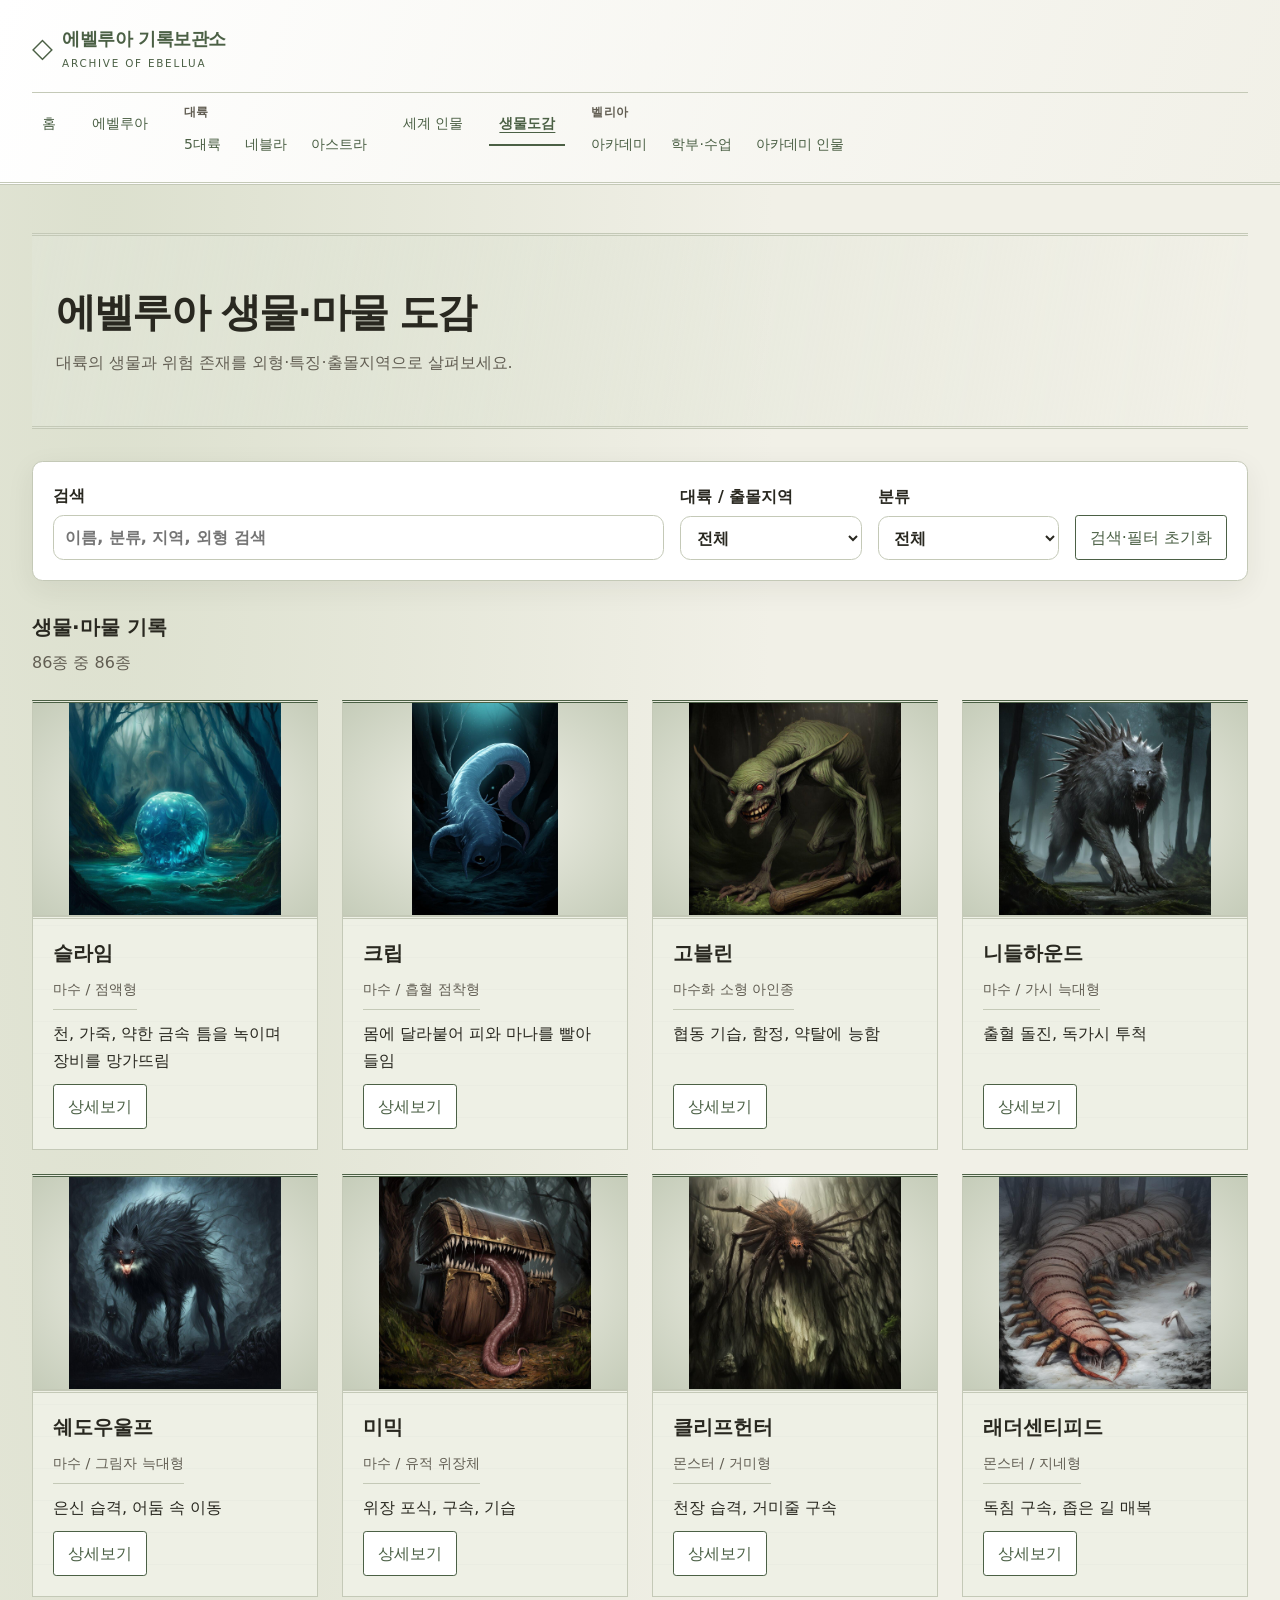
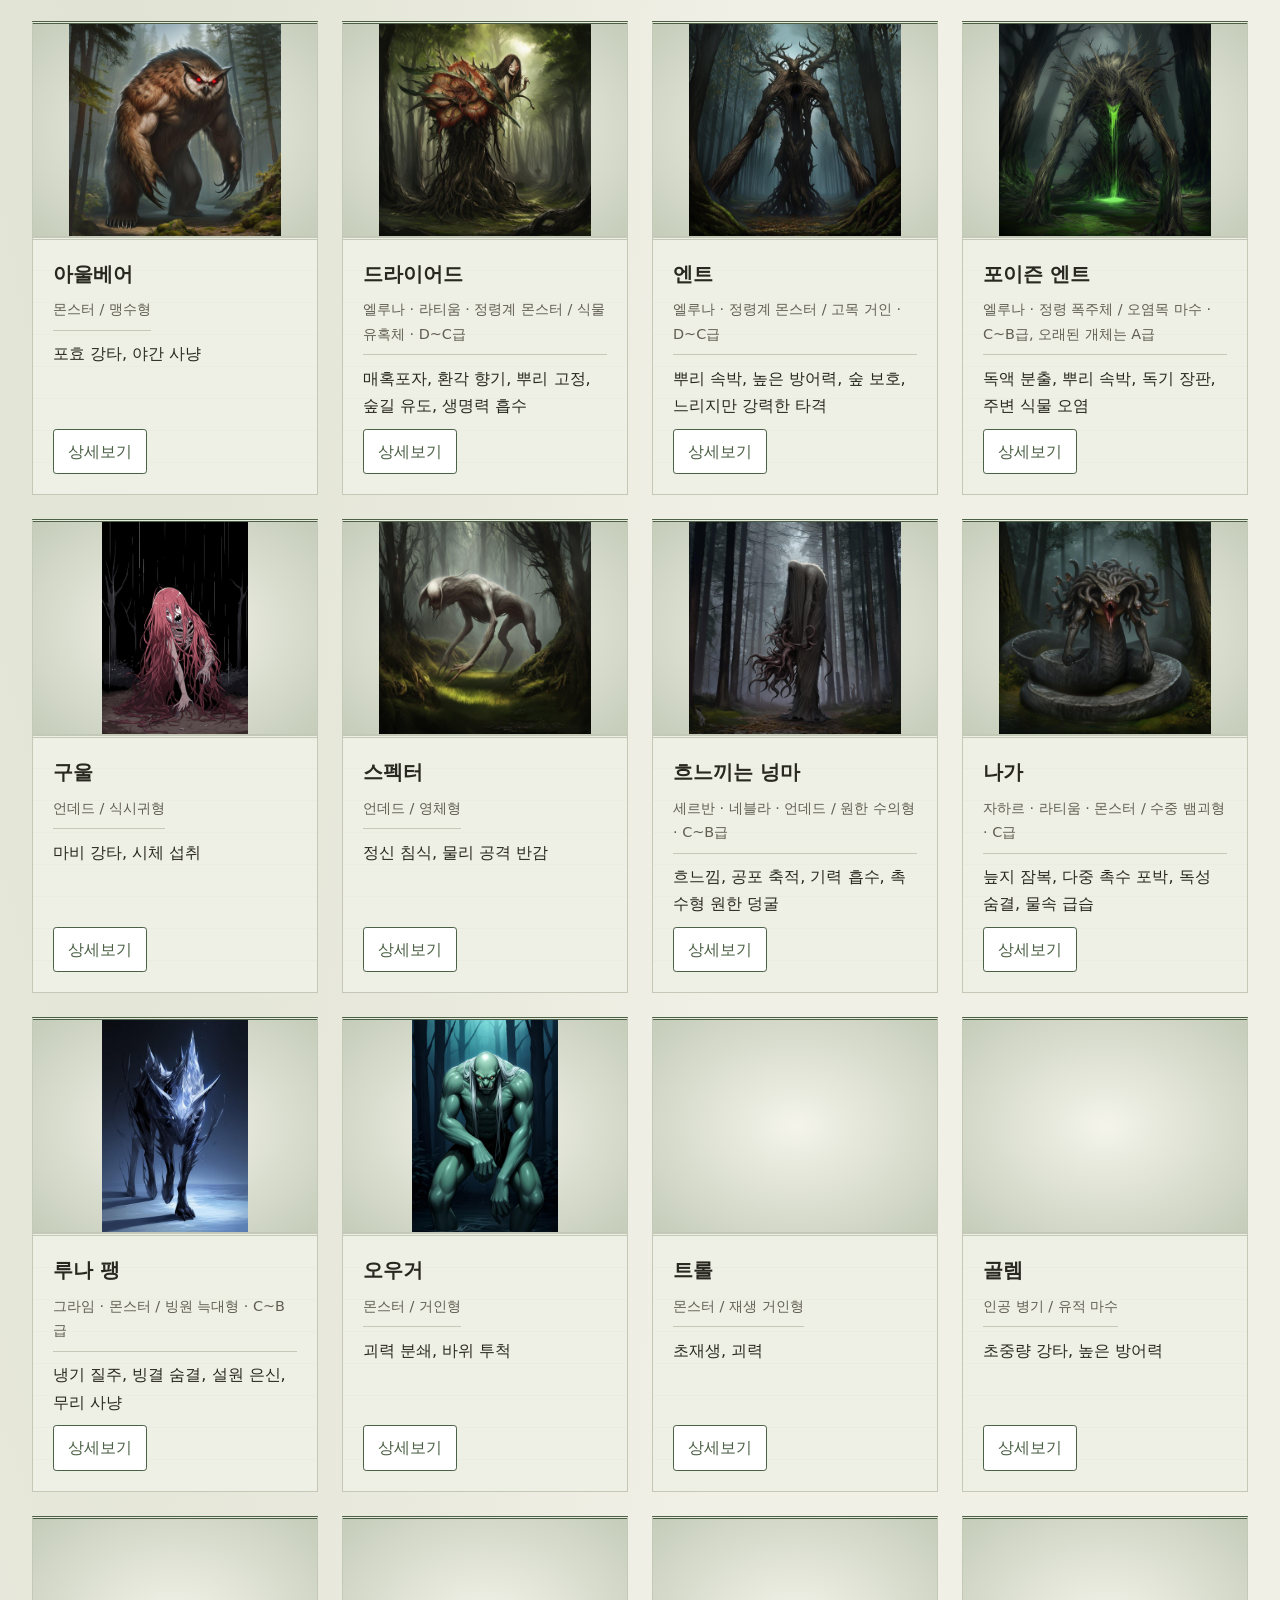
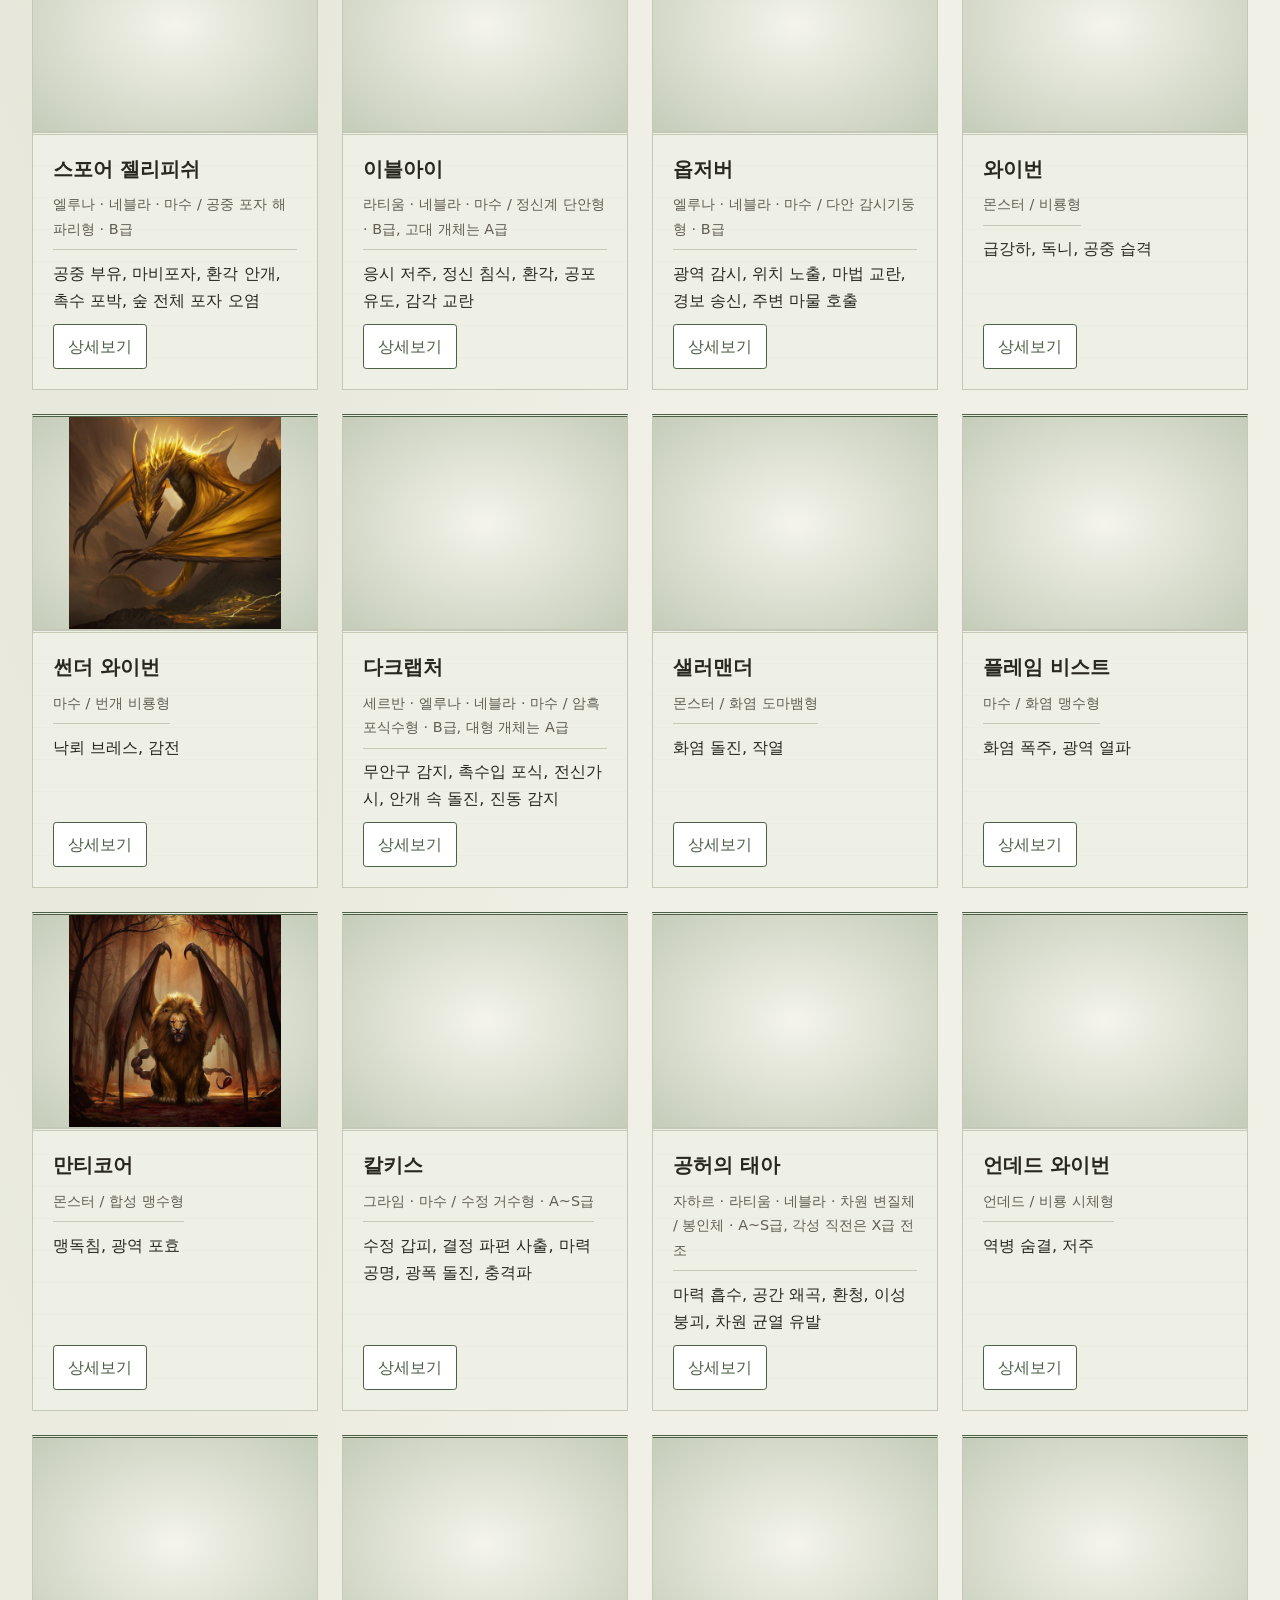
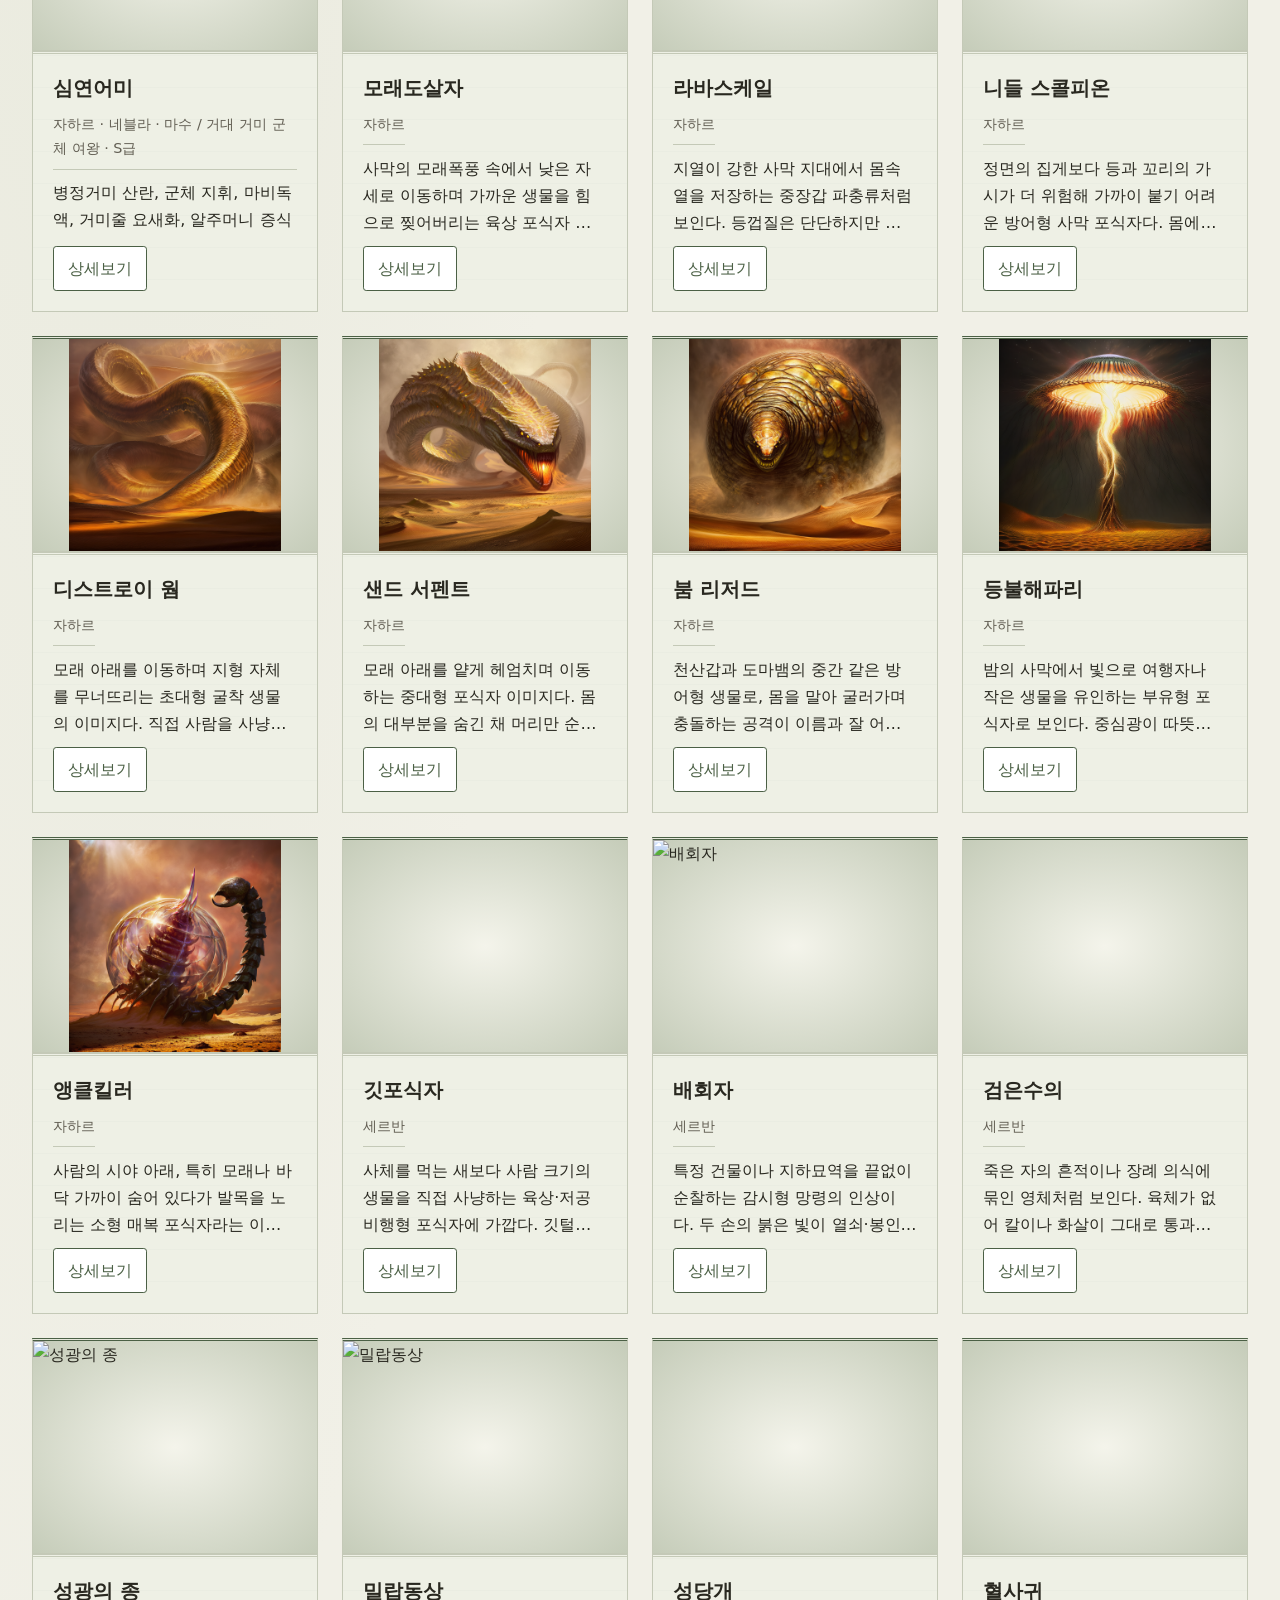
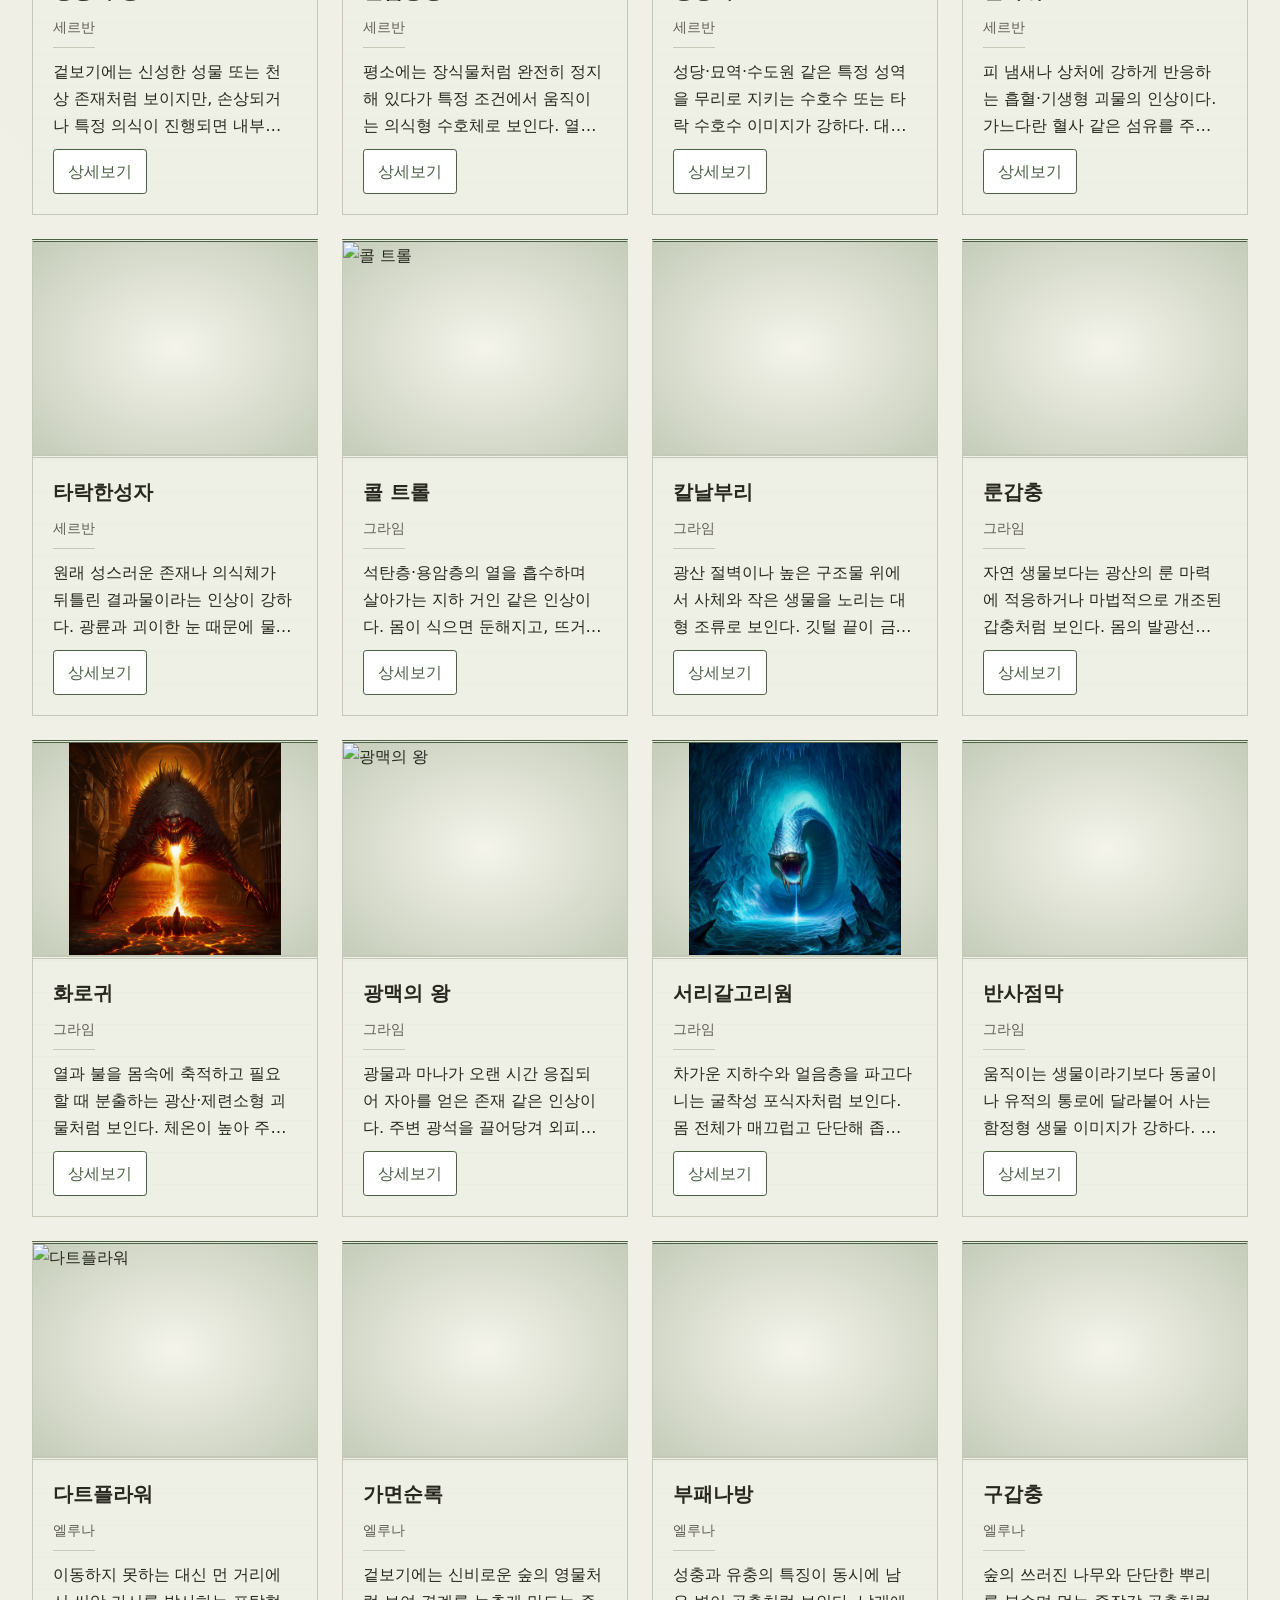
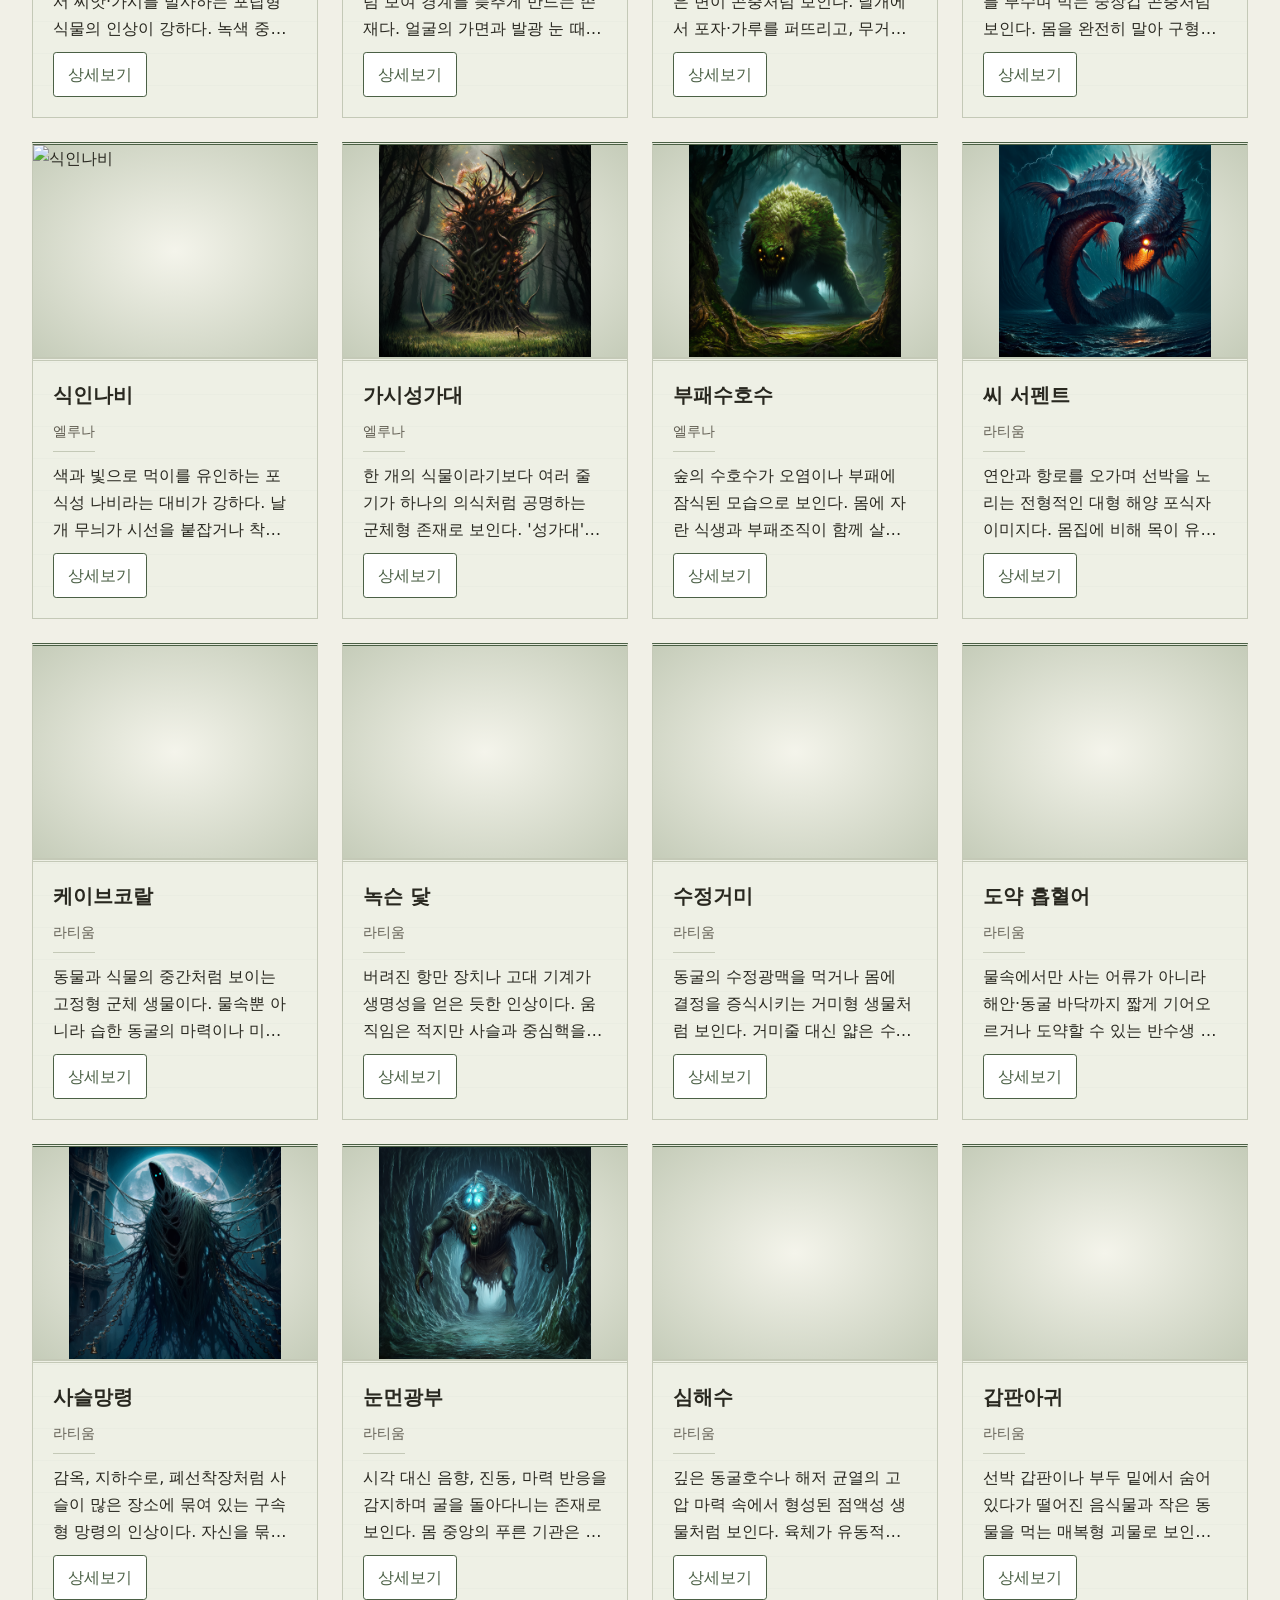
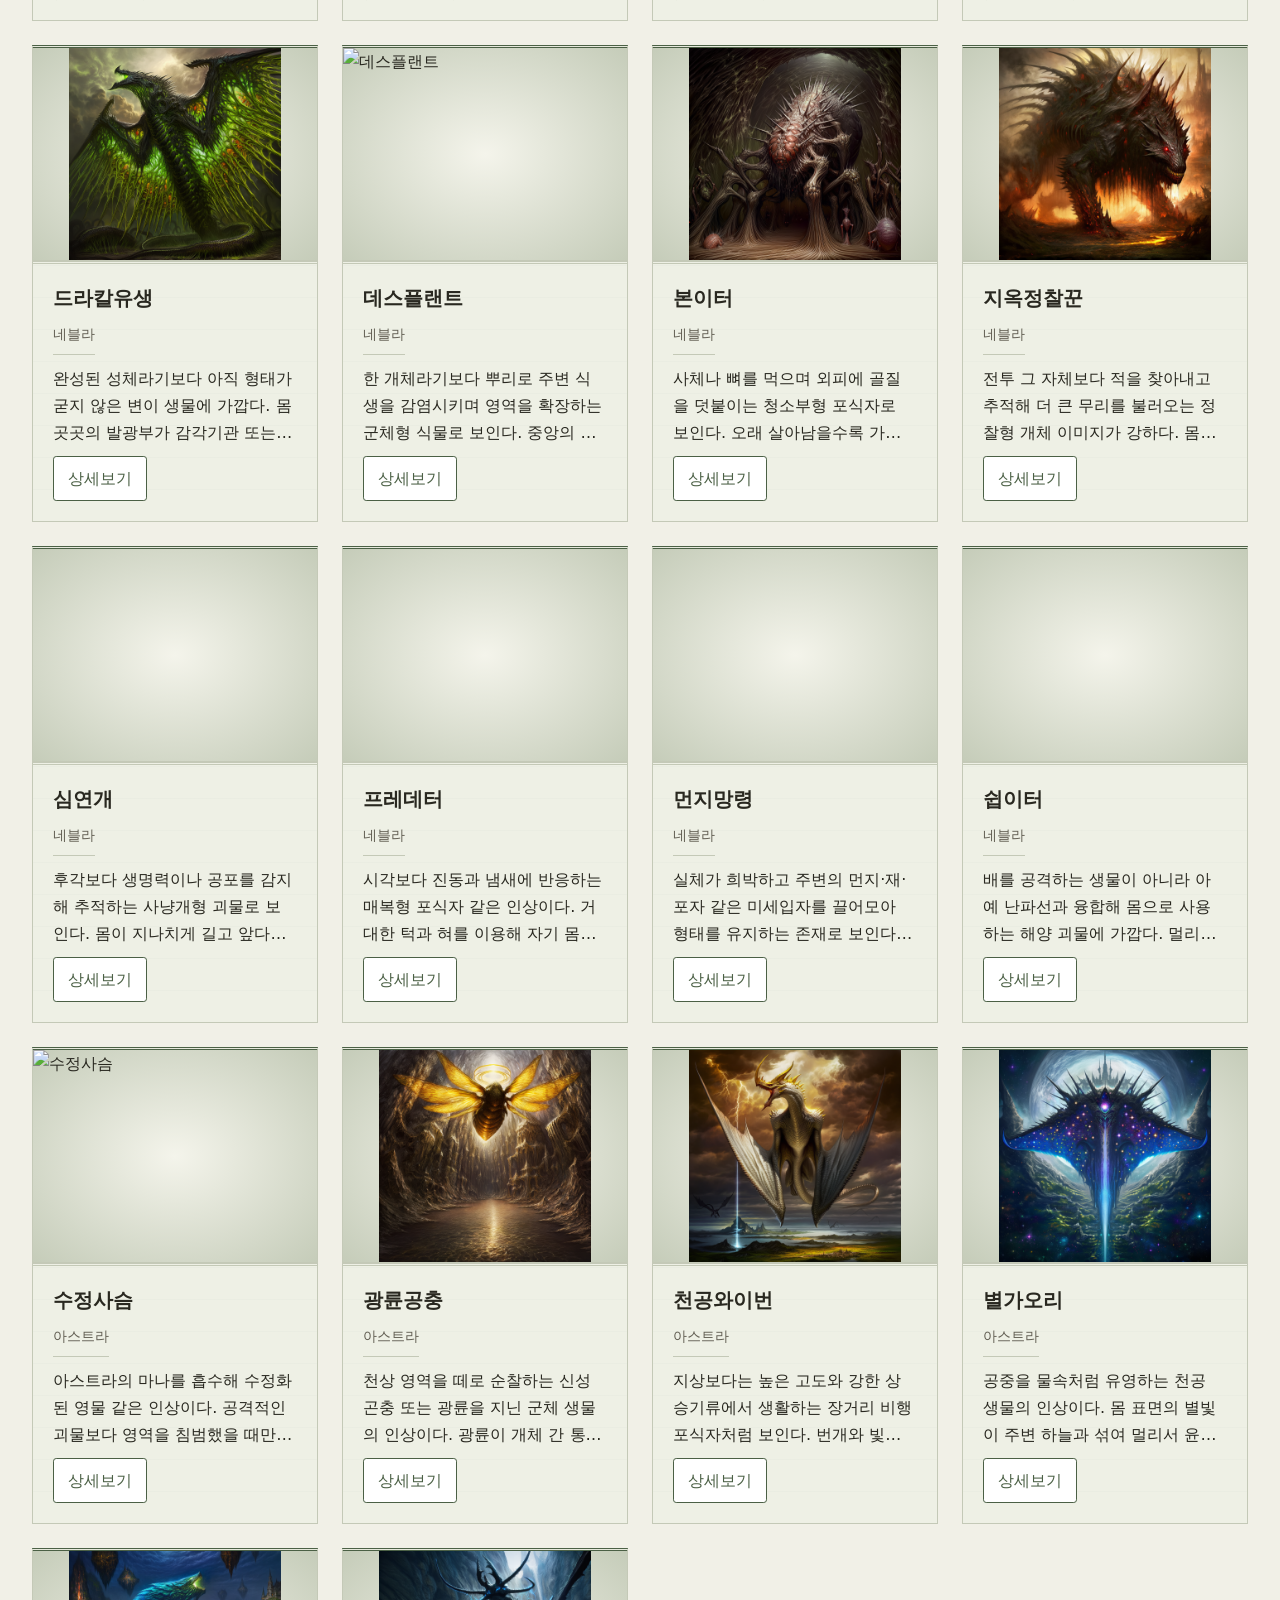
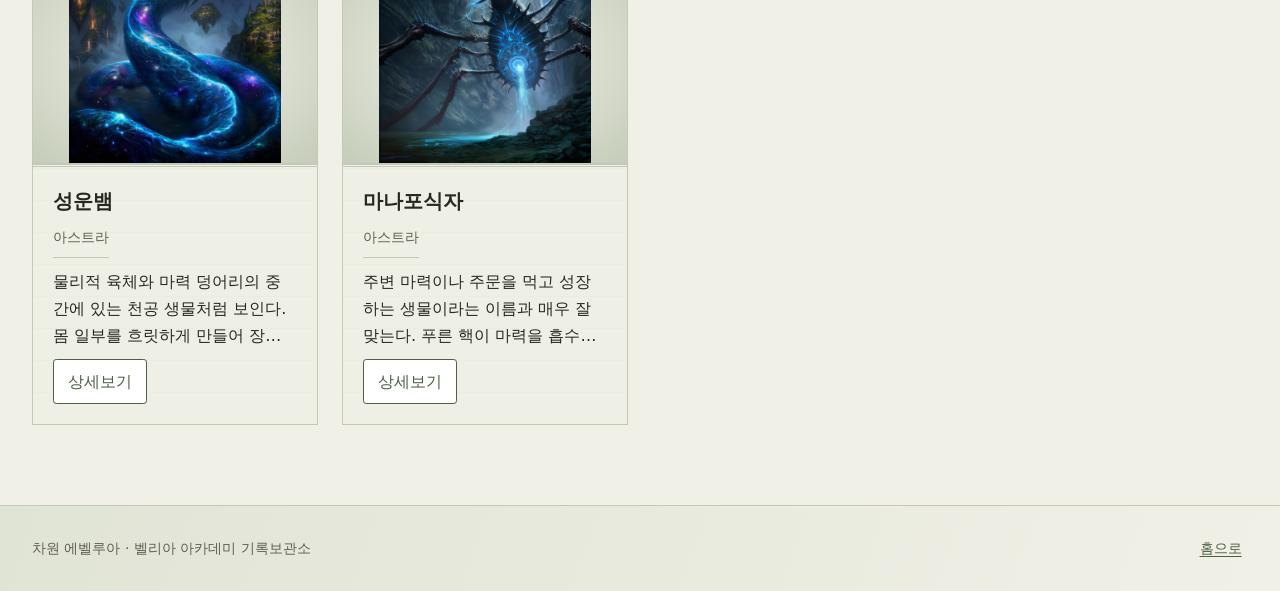
==== bestiary-Ebellua.html @ 4a9736a2 "feat: 세계관페이지 완성된거 업로드" ====
<!doctype html>
<html lang="ko">
<head>
  <meta charset="utf-8">
  <meta name="viewport" content="width=device-width, initial-scale=1">
  <meta name="description" content="에벨루아 생물·마물 도감 — 에벨루아 세계관 기록보관소">
  <title>에벨루아 생물·마물 도감 | 에벨루아 기록보관소</title>
  <link rel="icon" href="data:,">
  <link rel="stylesheet" href="./css/common.css">
  <link rel="stylesheet" href="./css/bestiary-Ebellua.css">
  <script src="./js/common.js" defer></script>
  <script type="module" src="./js/bestiary.js"></script>
</head>
<body>
  <a class="skip-link" href="#main-content">본문으로 바로가기</a>
  <header class="site-header">
    <div class="container header-inner">
      <a class="site-brand" href="./index.html"><span>에벨루아 기록보관소</span><small lang="en">Archive of Ebellua</small></a>
      <button class="nav-toggle" type="button" hidden aria-controls="site-nav" aria-expanded="false">
        <span class="nav-toggle-icon" aria-hidden="true">☰</span>
        <span class="nav-toggle-label">메뉴 열기</span>
      </button>
      <nav id="site-nav" class="site-nav" aria-label="주요 메뉴">
        <ul class="nav-list">
          <li><a class="nav-link" href="./index.html">홈</a></li>
          <li><a class="nav-link" href="./introduce-Ebellua.html">에벨루아</a></li>
          <li class="nav-group">
            <span class="nav-group-label">대륙</span>
            <ul class="nav-sublist">
              <li><a class="nav-link" href="./continent-EbelluaFiveContinents.html">5대륙</a></li>
              <li><a class="nav-link" href="./continent-Nebla.html">네블라</a></li>
              <li><a class="nav-link" href="./continent-Astra.html">아스트라</a></li>
            </ul>
          </li>
          <li><a class="nav-link" href="./introduce-Character-Ebellua.html">세계 인물</a></li>
          <li><a class="nav-link" href="./bestiary-Ebellua.html">생물도감</a></li>
          <li class="nav-group">
            <span class="nav-group-label">벨리아</span>
            <ul class="nav-sublist">
              <li><a class="nav-link" href="./introduce-BeliaAcademy.html">아카데미</a></li>
              <li><a class="nav-link" href="./class-BeliaAcademy.html">학부·수업</a></li>
              <li><a class="nav-link" href="./introduce-Characters-Belia.html">아카데미 인물</a></li>
            </ul>
          </li>
        </ul>
      </nav>
    </div>
  </header>
  <main id="main-content" class="container character-page bestiary-page" data-directory="monsters" tabindex="-1">
    <div class="page-heading"><h1>에벨루아 생물·마물 도감</h1><p>대륙의 생물과 위험 존재를 외형·특징·출몰지역으로 살펴보세요.</p></div>
    <noscript><p>생물 도감을 보려면 JavaScript를 켜 주세요. 상단 메뉴로 다른 페이지를 이용할 수 있습니다.</p></noscript>
    <form id="character-search" class="directory-controls" hidden aria-label="생물 검색과 필터">
      <label class="search-field" for="name-search">검색<input id="name-search" type="search" placeholder="이름, 분류, 지역, 외형 검색" autocomplete="off"></label>
      <div id="directory-filters" class="directory-filters"></div>
      <button class="button" type="reset">검색·필터 초기화</button>
    </form>
    <section id="character-directory" aria-labelledby="directory-heading">
      <h2 id="directory-heading">생물·마물 기록</h2>
      <p id="result-count" role="status" aria-live="polite" aria-atomic="true">생물 기록을 불러오는 중입니다.</p>
      <p id="empty-result" hidden>조건에 맞는 기록이 없습니다. 검색어나 필터를 바꾸거나 초기화해 주세요.</p>
      <div id="character-grid" class="character-grid"></div>
    </section>
    <dialog id="character-modal" class="character-modal" aria-labelledby="modal-title">
      <div class="modal-toolbar"><button id="modal-close" class="button" type="button" autofocus>닫기</button></div>
      <div id="modal-content" class="modal-content"></div>
    </dialog>
  </main>
  <footer class="site-footer">
    <div class="container">
      <p>차원 에벨루아 · 벨리아 아카데미 기록보관소</p>
      <a href="./index.html">홈으로</a>
    </div>
  </footer>
</body>
</html>
---- css/common.css ----
/* Phase 1: shared layout and navigation only. */
:root {
  color-scheme: light;
  --color-background: #f7f5ef;
  --color-surface: #ffffff;
  --color-text: #292820;
  --color-muted: #625e53;
  --color-accent: #60502c;
  --color-accent-soft: #eee8d9;
  --color-border: #d5d0c4;
  --color-focus: #175da1;
  --font-body: system-ui, -apple-system, BlinkMacSystemFont, "Segoe UI",
    "Malgun Gothic", sans-serif;
  --content-width: 76rem;
  --radius: 0.375rem;
  --space-1: 0.5rem;
  --space-2: 1rem;
  --space-3: 1.5rem;
  --space-4: 2rem;
}
*, *::before, *::after { box-sizing: border-box; }
html { -webkit-text-size-adjust: 100%; }
body, h1, h2, h3, p, ul, ol { margin: 0; }
body {
  display: flex;
  flex-direction: column;
  min-height: 100vh;
  font-family: var(--font-body);
  line-height: 1.7;
  color: var(--color-text);
  background: var(--color-background);
  overflow-wrap: anywhere;
}
img, svg { display: block; max-width: 100%; }
img { height: auto; }
button, input, select, textarea { font: inherit; }
button { cursor: pointer; }
a { color: var(--color-accent); text-underline-offset: 0.2em; }
a:hover { text-decoration-thickness: 0.125em; }
:focus-visible { outline: 3px solid var(--color-focus); outline-offset: 4px; }
[hidden] { display: none !important; }
.container {
  width: min(calc(100% - 2rem), var(--content-width));
  margin-inline: auto;
}
.skip-link {
  position: fixed;
  inset-block-start: 0.5rem;
  inset-inline-start: 1rem;
  z-index: 10;
  padding: var(--space-1) var(--space-2);
  color: var(--color-text);
  background: var(--color-surface);
  border: 1px solid var(--color-border);
  transform: translateY(-200%);
}
.skip-link:focus { transform: translateY(0); }
.site-header {
  background: var(--color-surface);
  border-bottom: 1px solid var(--color-border);
}
.header-inner {
  display: flex;
  flex-wrap: wrap;
  align-items: center;
  gap: var(--space-2) var(--space-4);
  padding-block: var(--space-2);
}
.site-brand { font-size: 1.125rem; font-weight: 700; text-decoration: none; }
.site-nav { flex: 1 1 46rem; min-width: 0; }
.nav-list, .nav-sublist {
  display: flex;
  flex-wrap: wrap;
  list-style: none;
  padding: 0;
}
.nav-list {
  align-items: flex-start;
  justify-content: flex-end;
  gap: var(--space-1) var(--space-2);
}
.nav-sublist { gap: 0.25rem; }
.nav-group-label {
  display: block;
  padding-inline: 0.625rem;
  color: var(--color-muted);
  font-size: 0.75rem;
  font-weight: 700;
  letter-spacing: 0.04em;
}
.nav-link {
  display: inline-flex;
  align-items: center;
  min-height: 2.75rem;
  padding: 0.5rem 0.625rem;
  border-radius: var(--radius);
  font-size: 0.875rem;
  text-decoration: none;
}
.nav-link:hover, .nav-link[aria-current="page"], .nav-link.is-active {
  background: var(--color-accent-soft);
}
.nav-link[aria-current="page"], .nav-link.is-active {
  font-weight: 700;
  text-decoration: underline;
}
.button, .nav-toggle {
  display: inline-flex;
  align-items: center;
  justify-content: center;
  gap: var(--space-1);
  min-height: 2.75rem;
  padding: 0.5rem 0.875rem;
  border: 1px solid var(--color-accent);
  border-radius: var(--radius);
  color: var(--color-accent);
  background: var(--color-surface);
  text-decoration: none;
}
.button:hover, .nav-toggle:hover { background: var(--color-accent-soft); }
.nav-toggle { margin-inline-start: auto; }
.nav-toggle-icon { font-size: 1.25rem; line-height: 1; }
main.container { flex: 1; padding-block: 3rem; }
.page-heading { margin-bottom: var(--space-4); }
h1, h2, h3 { line-height: 1.4; word-break: keep-all; }
h1 { font-size: clamp(1.75rem, 4vw, 2.5rem); }
h2 { font-size: 1.25rem; }
p { max-width: 68ch; }
.page-heading p, .content-section p {
  margin-top: var(--space-1);
  color: var(--color-muted);
}
.content-section {
  padding-block: var(--space-3);
  border-top: 1px solid var(--color-border);
  scroll-margin-top: var(--space-2);
}
.link-list { margin-top: var(--space-2); padding-inline-start: 1.5rem; }
.link-list li + li { margin-top: var(--space-1); }
.site-footer {
  padding-block: var(--space-3);
  border-top: 1px solid var(--color-border);
  color: var(--color-muted);
  font-size: 0.875rem;
}
@media (min-width: 768px) and (max-width: 1199px) {
  .site-nav { flex-basis: 100%; }
  .nav-list { justify-content: flex-start; }
}
@media (max-width: 767px) {
  .header-inner { gap: var(--space-2); }
  .site-nav { flex-basis: 100%; }
  .nav-list, .nav-sublist { flex-direction: column; align-items: stretch; }
  .nav-list { gap: var(--space-1); }
  .nav-group-label { padding-block-start: var(--space-1); }
  .nav-link { display: flex; }
  main.container { padding-block: var(--space-4); }
}
@media (prefers-reduced-motion: reduce) {
  html { scroll-behavior: auto; }
  *, *::before, *::after { animation: none !important; transition: none !important; }
}

/* Phase 7: visual and accessibility polish. */

:root { --radius:.65rem; --shadow-soft:0 8px 28px rgb(42 38 29 / .07); --shadow-raised:0 14px 36px rgb(42 38 29 / .12); --page-glow:#e9dfc8; }
body { background:radial-gradient(ellipse at 8% 0,var(--page-glow),transparent 42rem),var(--color-background); }
.site-header { background:linear-gradient(110deg,var(--color-surface),var(--color-background)); box-shadow:0 2px 15px rgb(40 35 20 / .035); }
.site-brand { letter-spacing:-.025em; }
.site-brand::before { content:"✦"; display:inline-block; margin-right:.5rem; color:var(--color-accent); }
.nav-link { transition:background-color .18s,color .18s; }
.nav-link[aria-current="page"] { box-shadow:inset 0 -2px var(--color-accent); text-underline-offset:.3em; }
.page-heading { position:relative; padding:clamp(1.4rem,4vw,3rem); border:1px solid var(--color-border); border-top:3px solid var(--color-accent); border-radius:var(--radius); background:radial-gradient(ellipse at 100% 0,var(--page-glow),transparent 75%),linear-gradient(120deg,var(--color-surface),var(--color-background)); box-shadow:var(--shadow-soft); }
.page-heading h1 { max-width:24ch; letter-spacing:-.035em; }
.page-heading p { line-height:1.85; }
.content-section { padding-block:2rem; }
.content-section > h2 { padding-inline-start:.85rem; border-inline-start:3px solid var(--color-accent); }
.content-section > p { line-height:1.9; }
.content-section > ul, .content-section > ol { max-width:78ch; }
.button, .nav-toggle { box-shadow:0 2px 4px rgb(30 25 15 / .04); transition:background-color .18s,border-color .18s,box-shadow .18s; }
.button:hover { box-shadow:var(--shadow-soft); }
main details { background:var(--color-surface); }
main summary { min-height:2.75rem; }
main details[open] > summary { color:var(--color-accent); }
main details:focus-within { border-color:var(--color-accent); }
:focus-visible { outline:3px solid var(--color-focus); outline-offset:3px; }
.site-footer { margin-top:2rem; background:linear-gradient(110deg,var(--color-accent-soft),var(--color-background)); }
.site-footer .container { display:flex; flex-wrap:wrap; justify-content:space-between; gap:1rem; align-items:center; }
.site-footer a { padding:.4rem; }
@media(max-width:767px) { .page-heading { padding:1.4rem 1.15rem; } .header-inner { row-gap:.7rem; } .site-brand { font-size:1rem; } .nav-toggle-label { font-size:.875rem; } .content-section { padding-block:1.5rem; } }
@media(prefers-reduced-motion:reduce) { *,*::before,*::after { animation:none !important; transition:none !important; scroll-behavior:auto !important; } }


/* Phase 7.5: archive identity. */

.site-header { border-bottom:3px double var(--color-border); box-shadow:none; }
.header-inner { gap:.75rem 2rem; }
.site-brand { display:grid; grid-template-columns:auto 1fr; align-items:center; column-gap:.6rem; padding-block:.5rem; }
.site-brand::before { content:"◇"; grid-row:1 / 3; margin:0; font-size:1.7rem; }
.site-brand small { grid-column:2; font-size:.65rem; letter-spacing:.17em; font-weight:400; text-transform:uppercase; }
.site-nav { flex-basis:100%; border-top:1px solid var(--color-border); padding-top:.55rem; }
.nav-list { justify-content:flex-start; }
.nav-link { border-radius:0; box-shadow:none; }
.nav-link[aria-current="page"],.nav-link.is-active { background:transparent; box-shadow:inset 0 -2px var(--color-accent); }
.page-heading { border-radius:0; border:0; border-block:3px double var(--color-border); box-shadow:none; background:linear-gradient(100deg,var(--color-accent-soft),transparent); padding-left:1.5rem; }
.page-heading h1 { font-weight:650; letter-spacing:-.045em; }
.content-section > h2 { border-left:0; padding-left:0; letter-spacing:-.025em; }
.content-section > h2::before { content:"◇"; color:var(--color-accent); font-size:.7em; margin-right:.65rem; }
.button { border-radius:.2rem; box-shadow:none; }
@media(max-width:767px) { .site-brand { font-size:.9rem; } .site-brand small { font-size:.57rem; } .site-brand::before { font-size:1.3rem; } .header-inner { column-gap:.5rem; } .nav-link { border-left:2px solid transparent; } .nav-link[aria-current="page"] { border-left-color:var(--color-accent); box-shadow:none; } }
---- css/bestiary-Ebellua.css ----
@import url('./characters.css');
body { --color-background:#f1f0e7; --color-accent:#4b6045; --color-accent-soft:#e0e4d5; --color-border:#c4c9b7; --page-glow:#dce0ce; }
.field-note { margin-block:1rem; max-width:78ch; padding:.75rem 1rem; border-left:3px solid var(--color-accent); background:var(--color-accent-soft); font-size:.9rem; }
.bestiary-page .field-card { border-radius:0; background:#e6e9dc; border-top:3px double var(--color-accent); }
.bestiary-page .character-portrait { aspect-ratio:4/3; background:radial-gradient(ellipse,#f4f4eb,#c5ccb9); object-fit:contain; }
.bestiary-page .character-card-body { background:repeating-linear-gradient(0deg,transparent,transparent 31px,#66775b0b 32px),#eef0e5; }
.bestiary-page .character-meta { border-bottom:1px solid var(--color-border); padding-bottom:.5rem; }
.bestiary-page .modal-copy h3 { font-size:1rem; border-bottom:1px solid var(--color-border); padding-bottom:.4rem; }
.phase-images { display:grid; gap:1rem; }
.phase-images figure { margin:0; }
.phase-images figcaption { font-size:.85rem; margin-top:.4rem; }
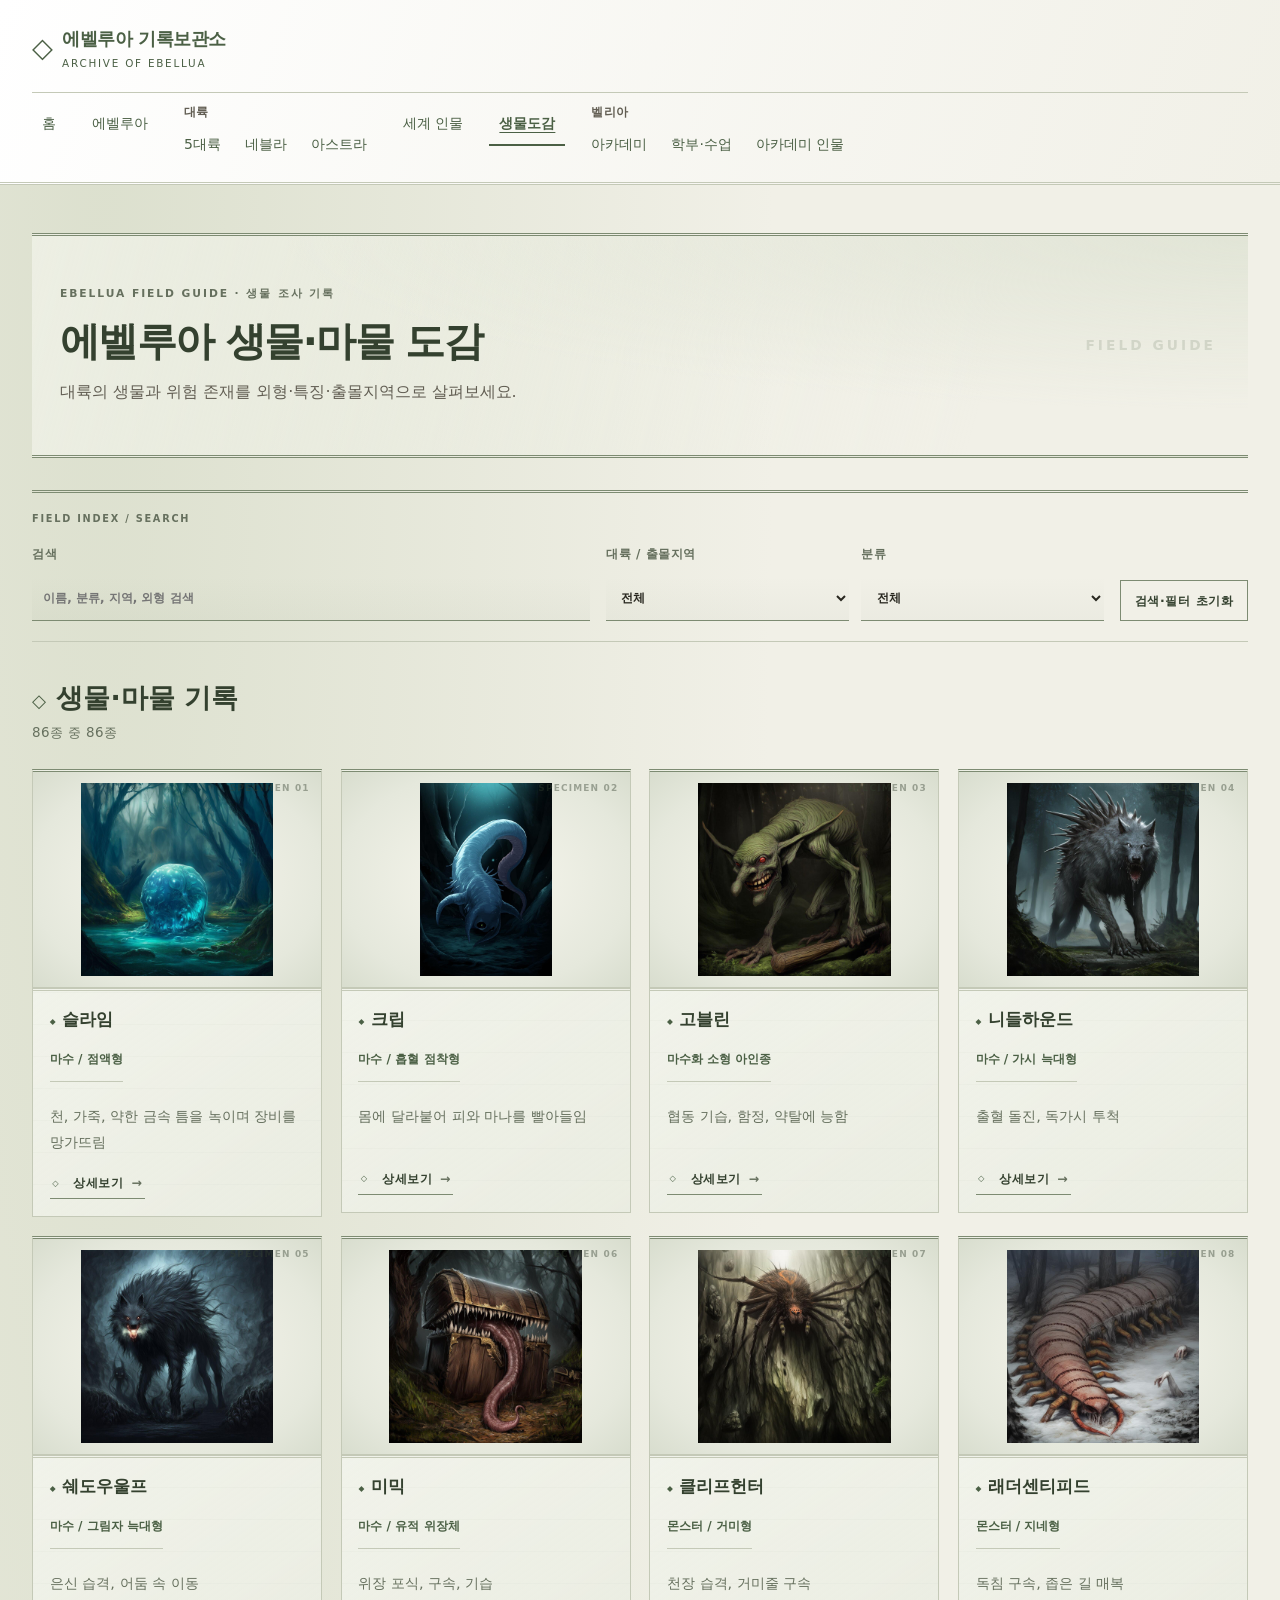
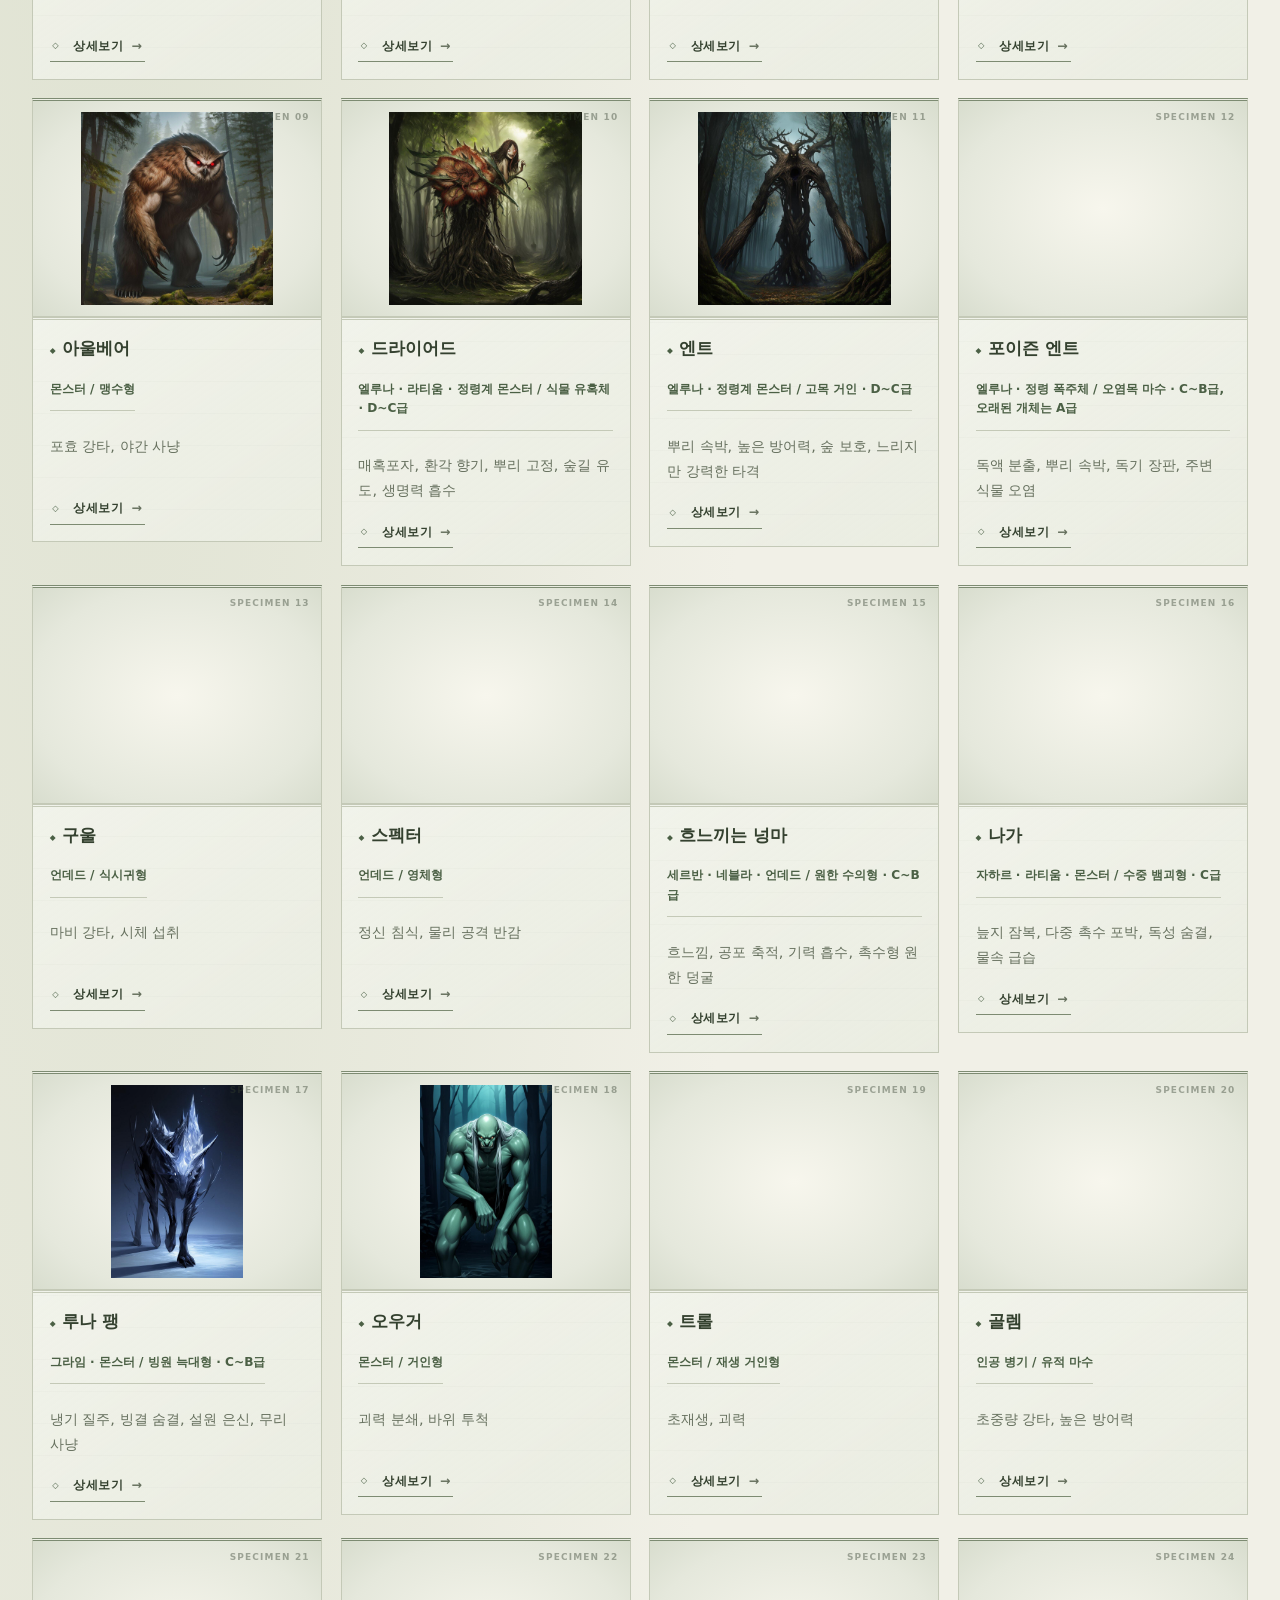
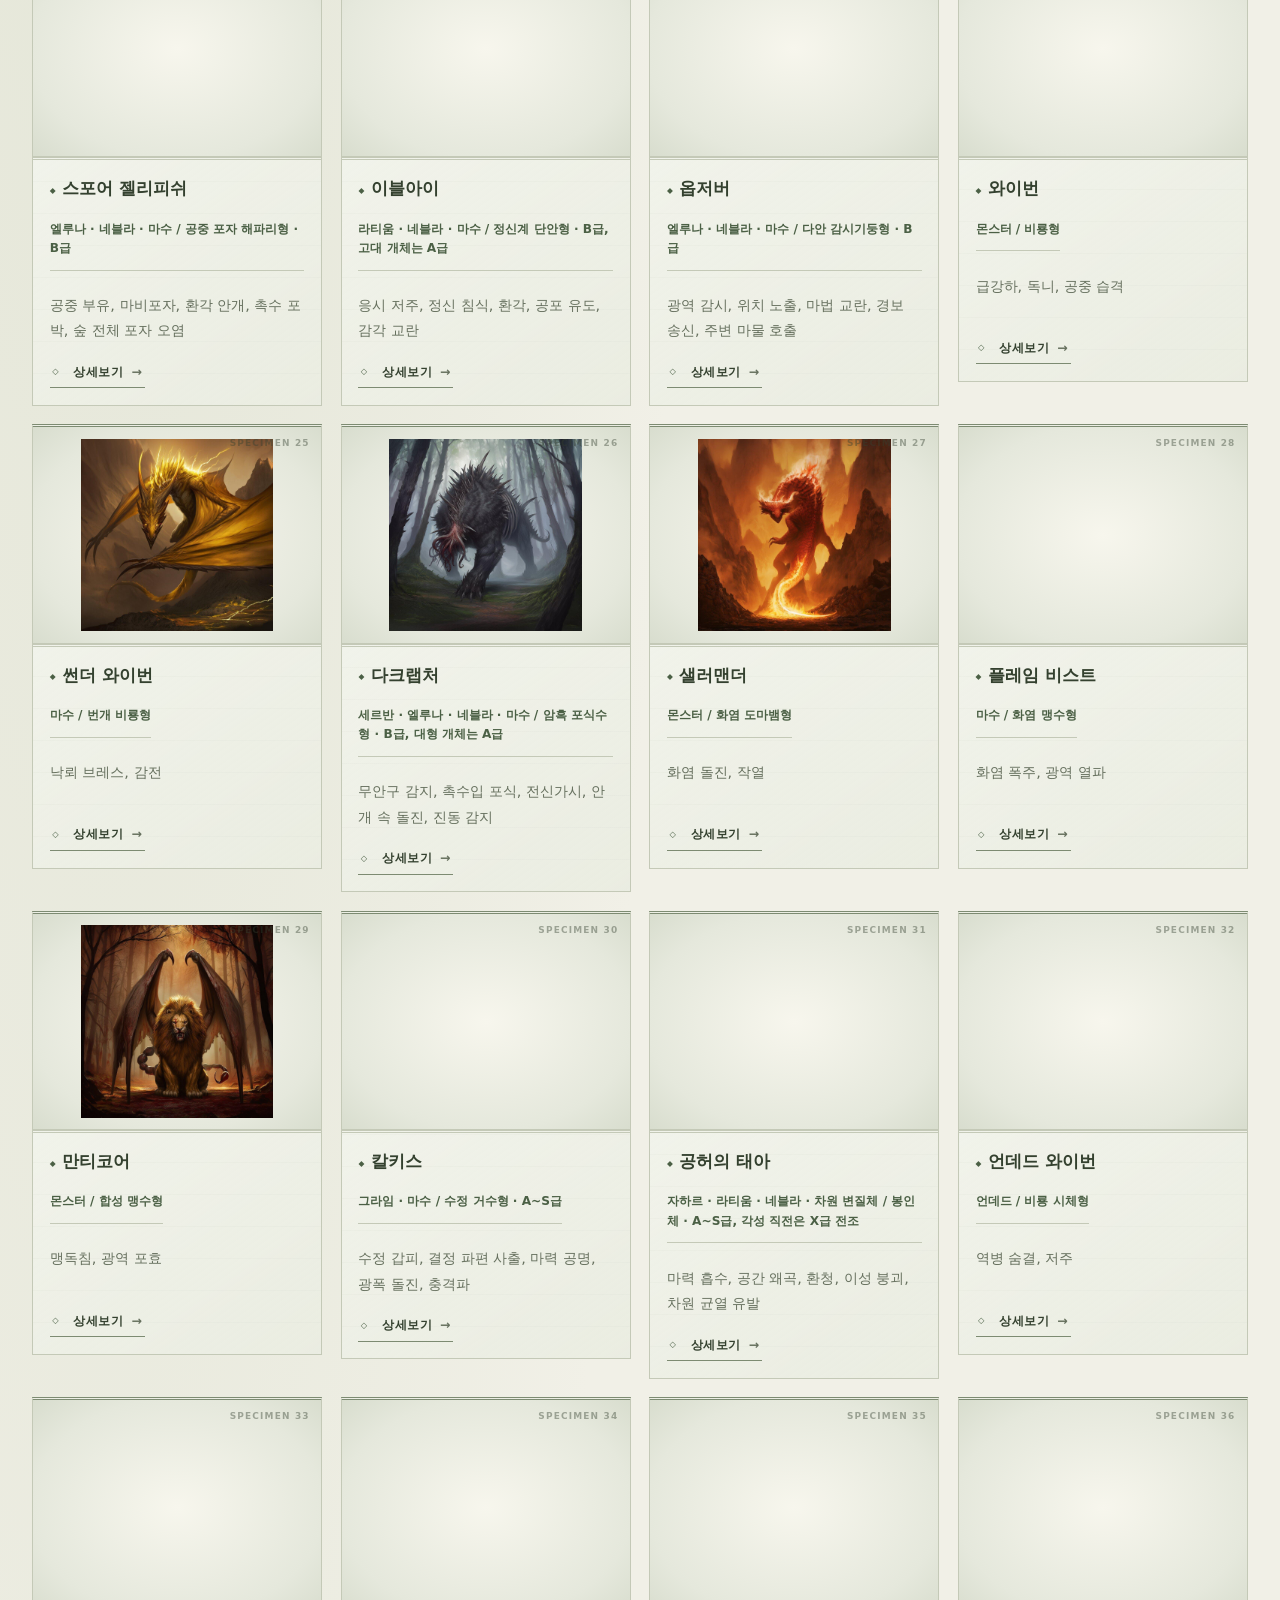
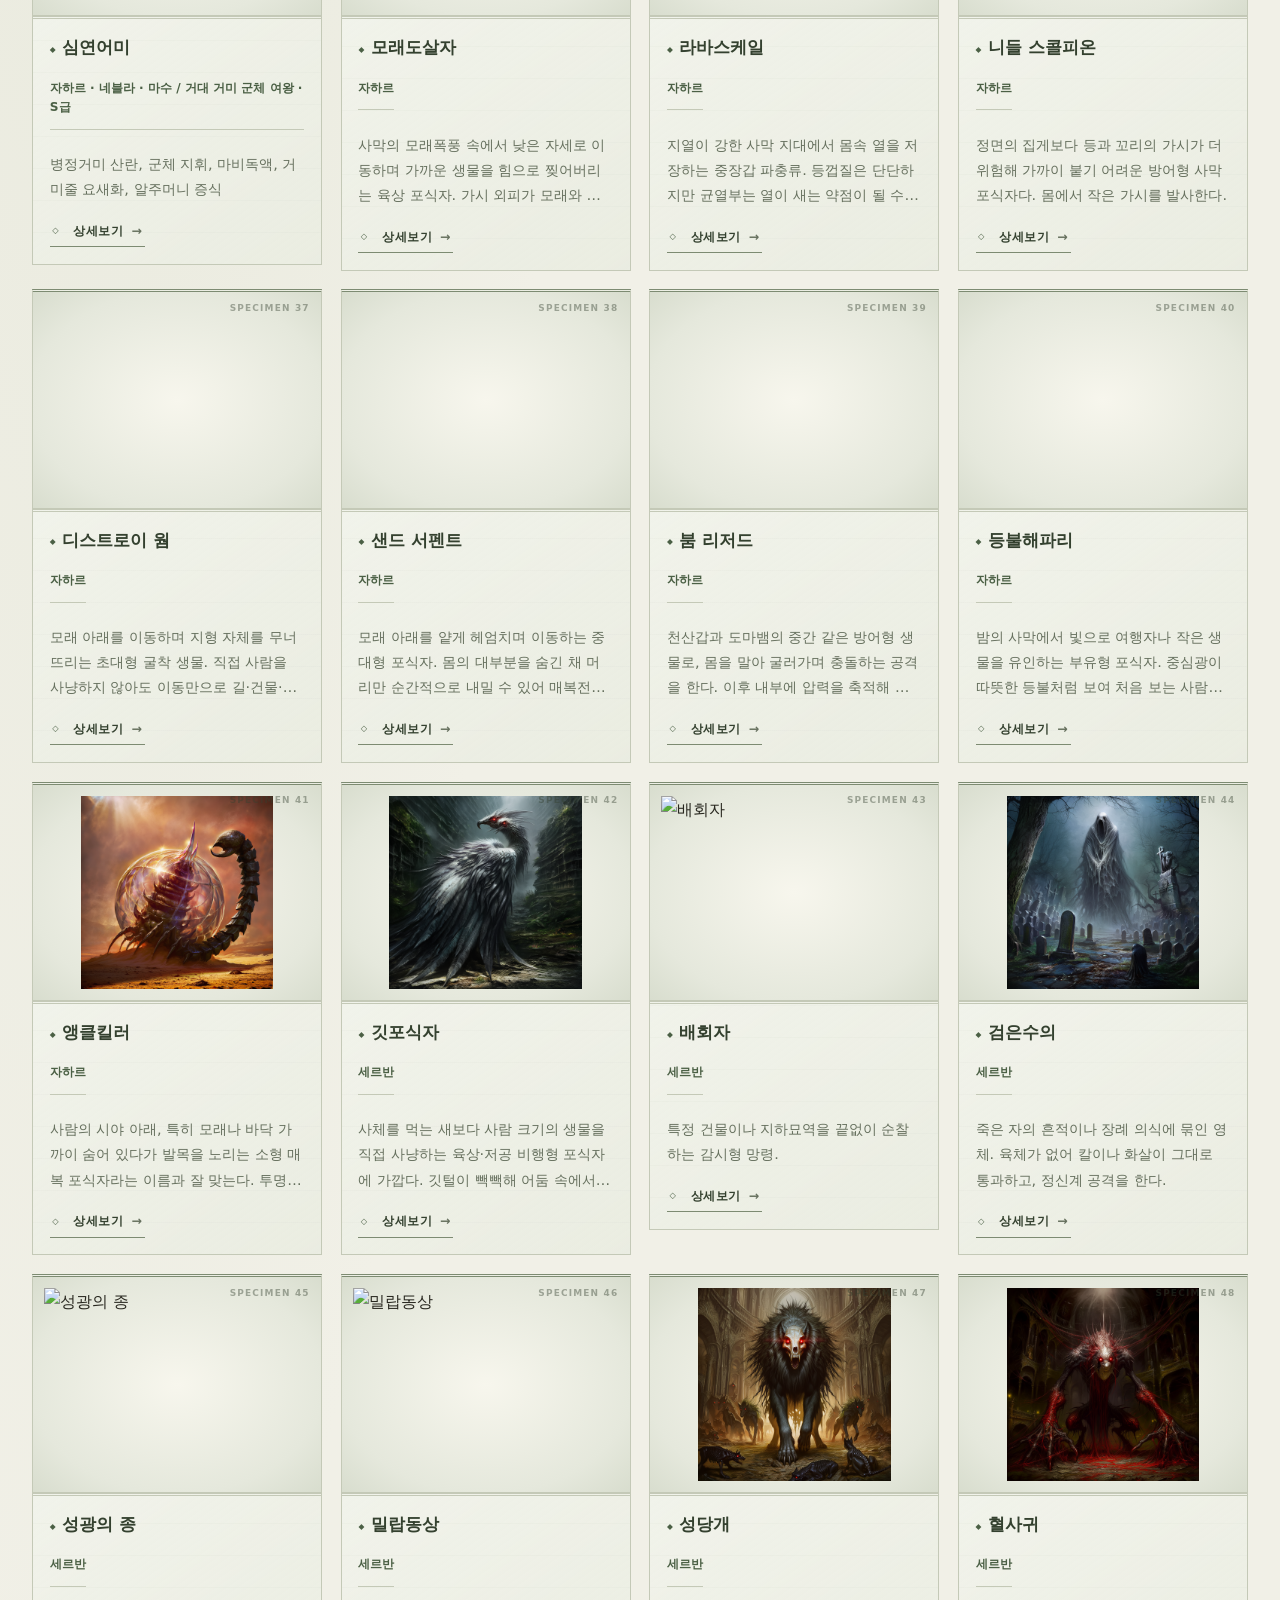
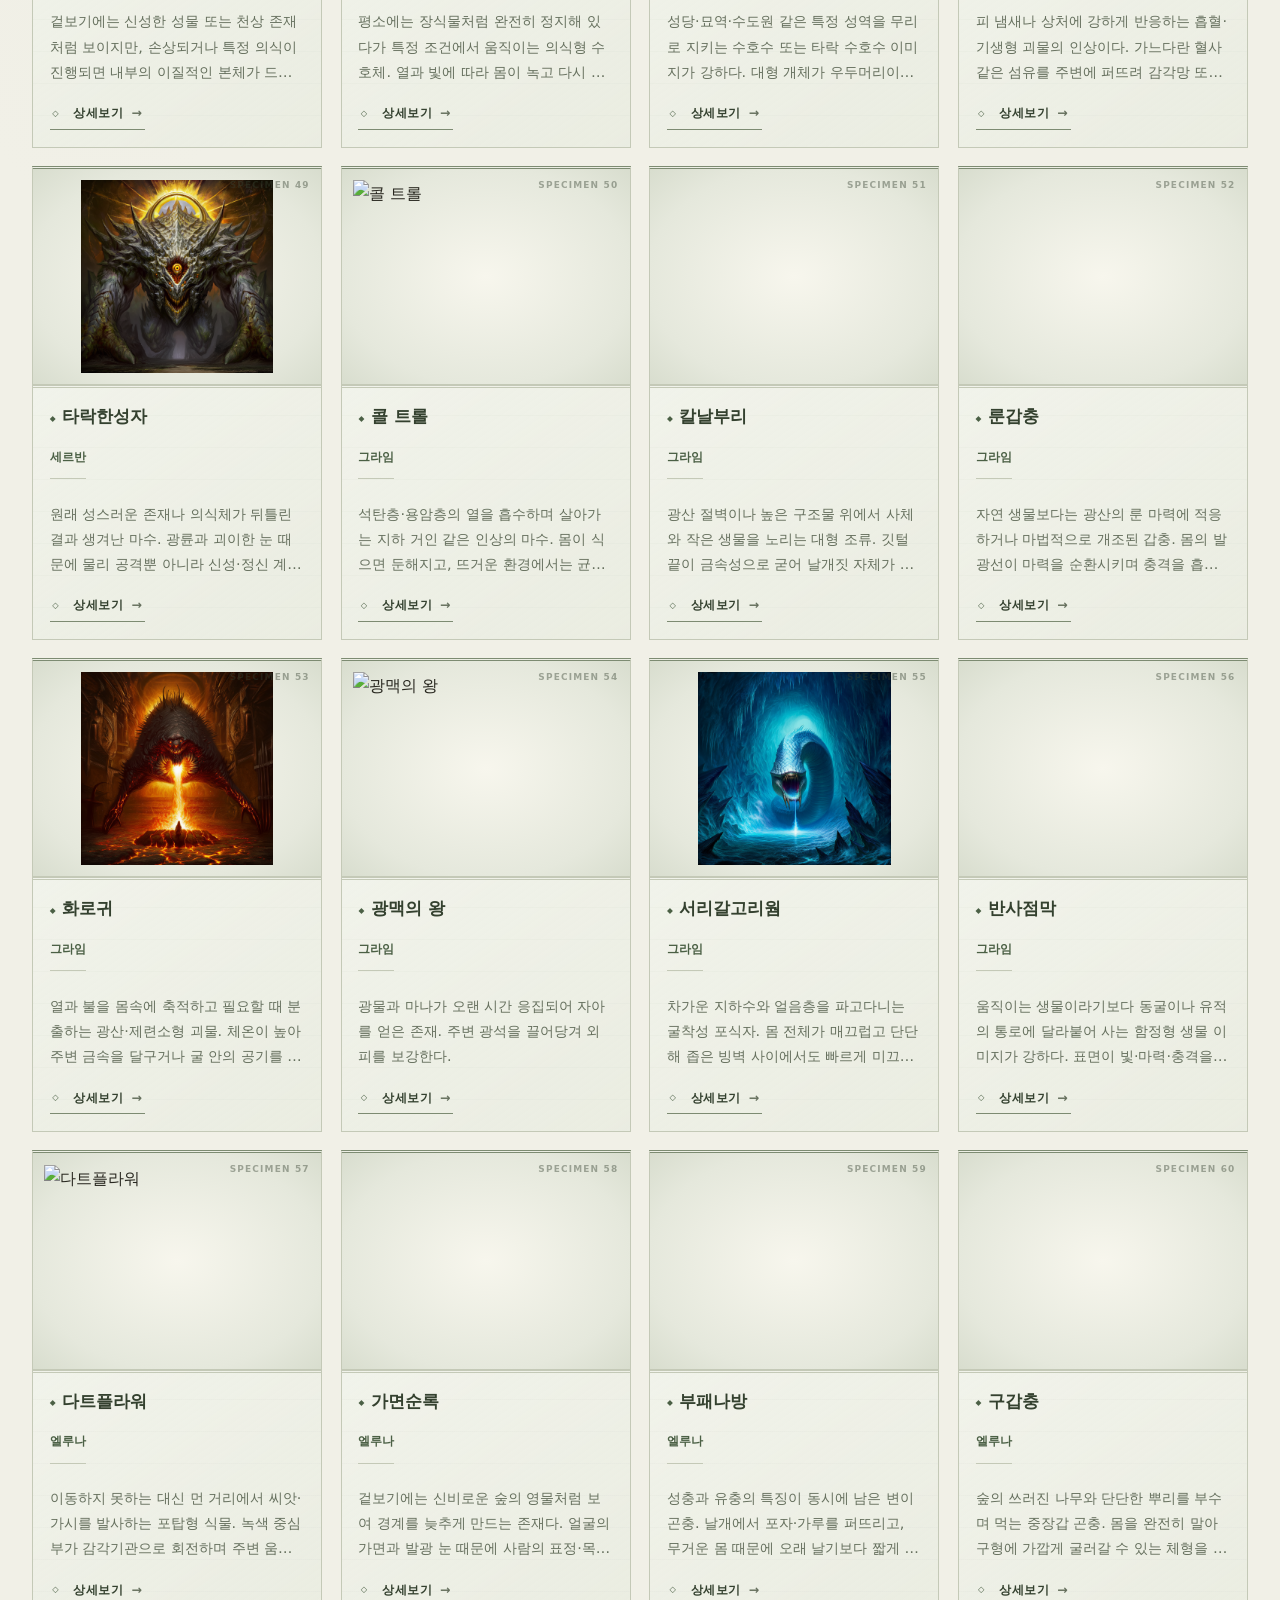
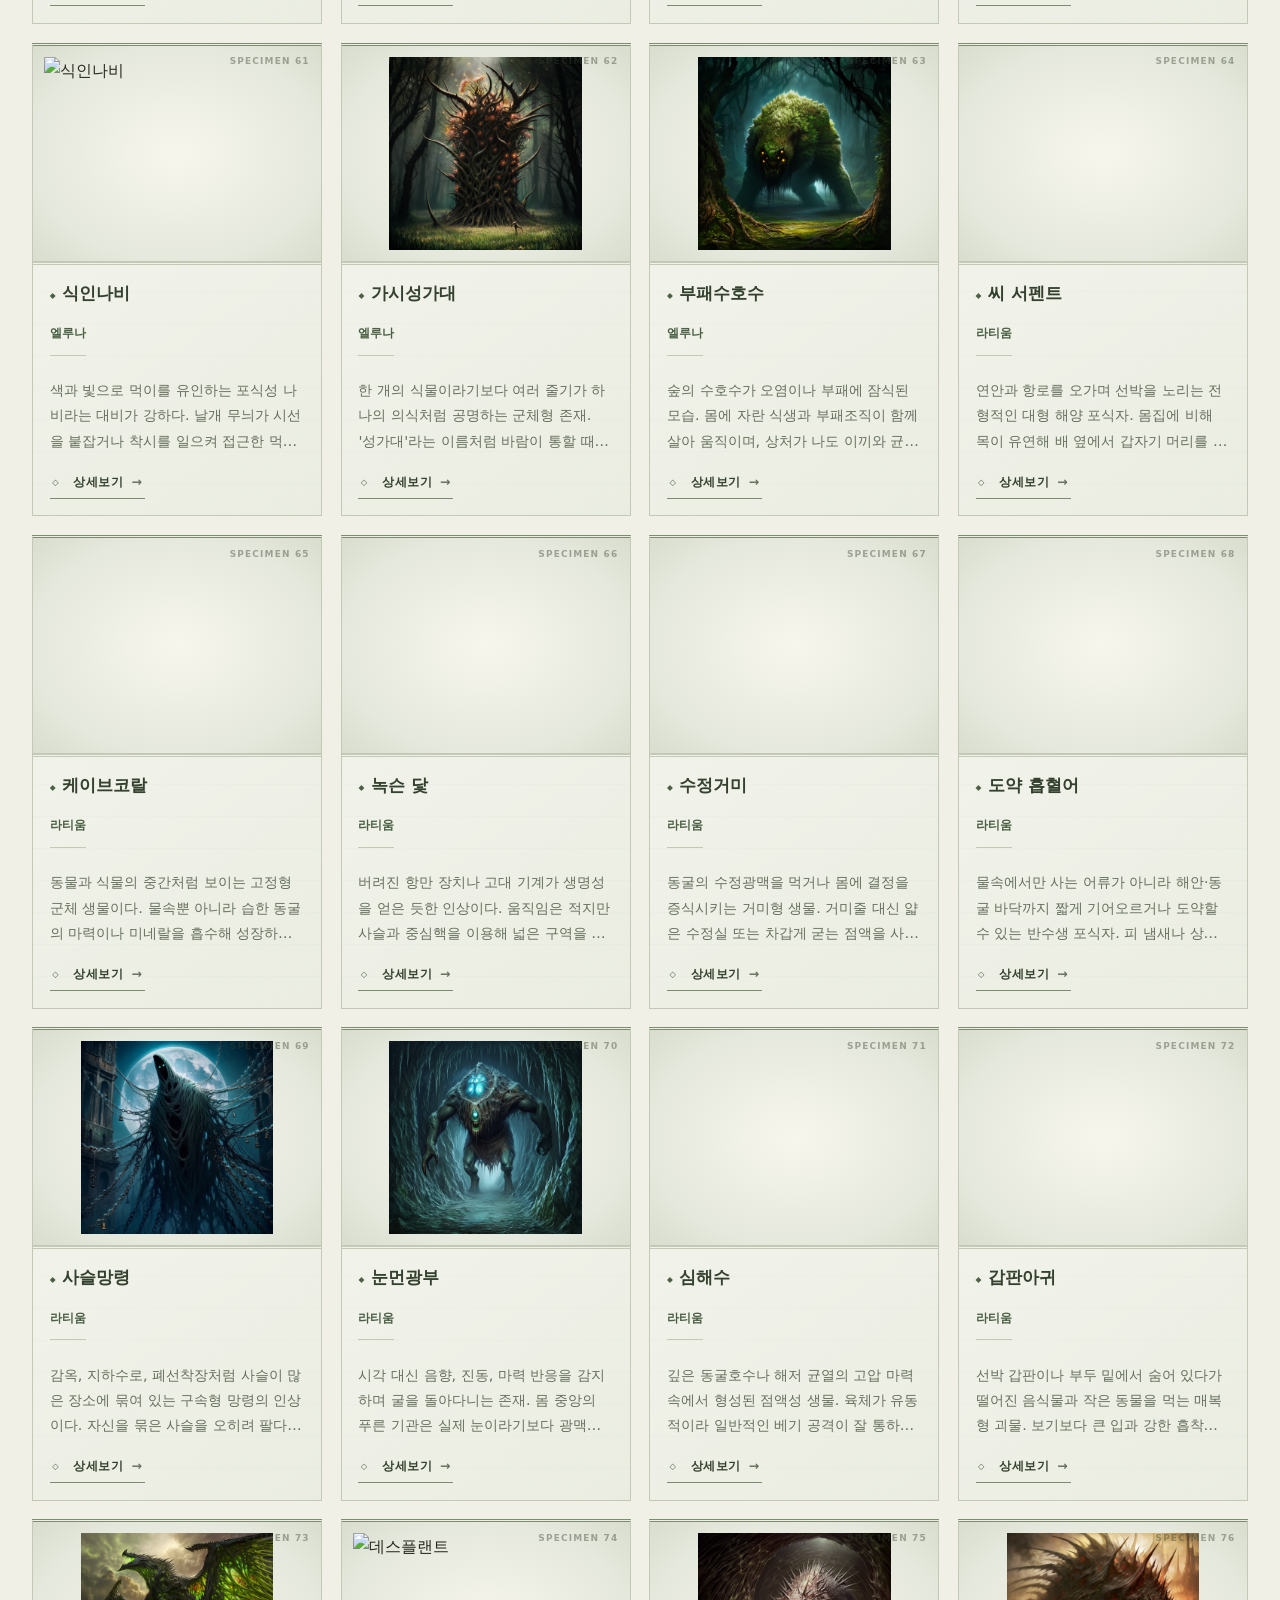
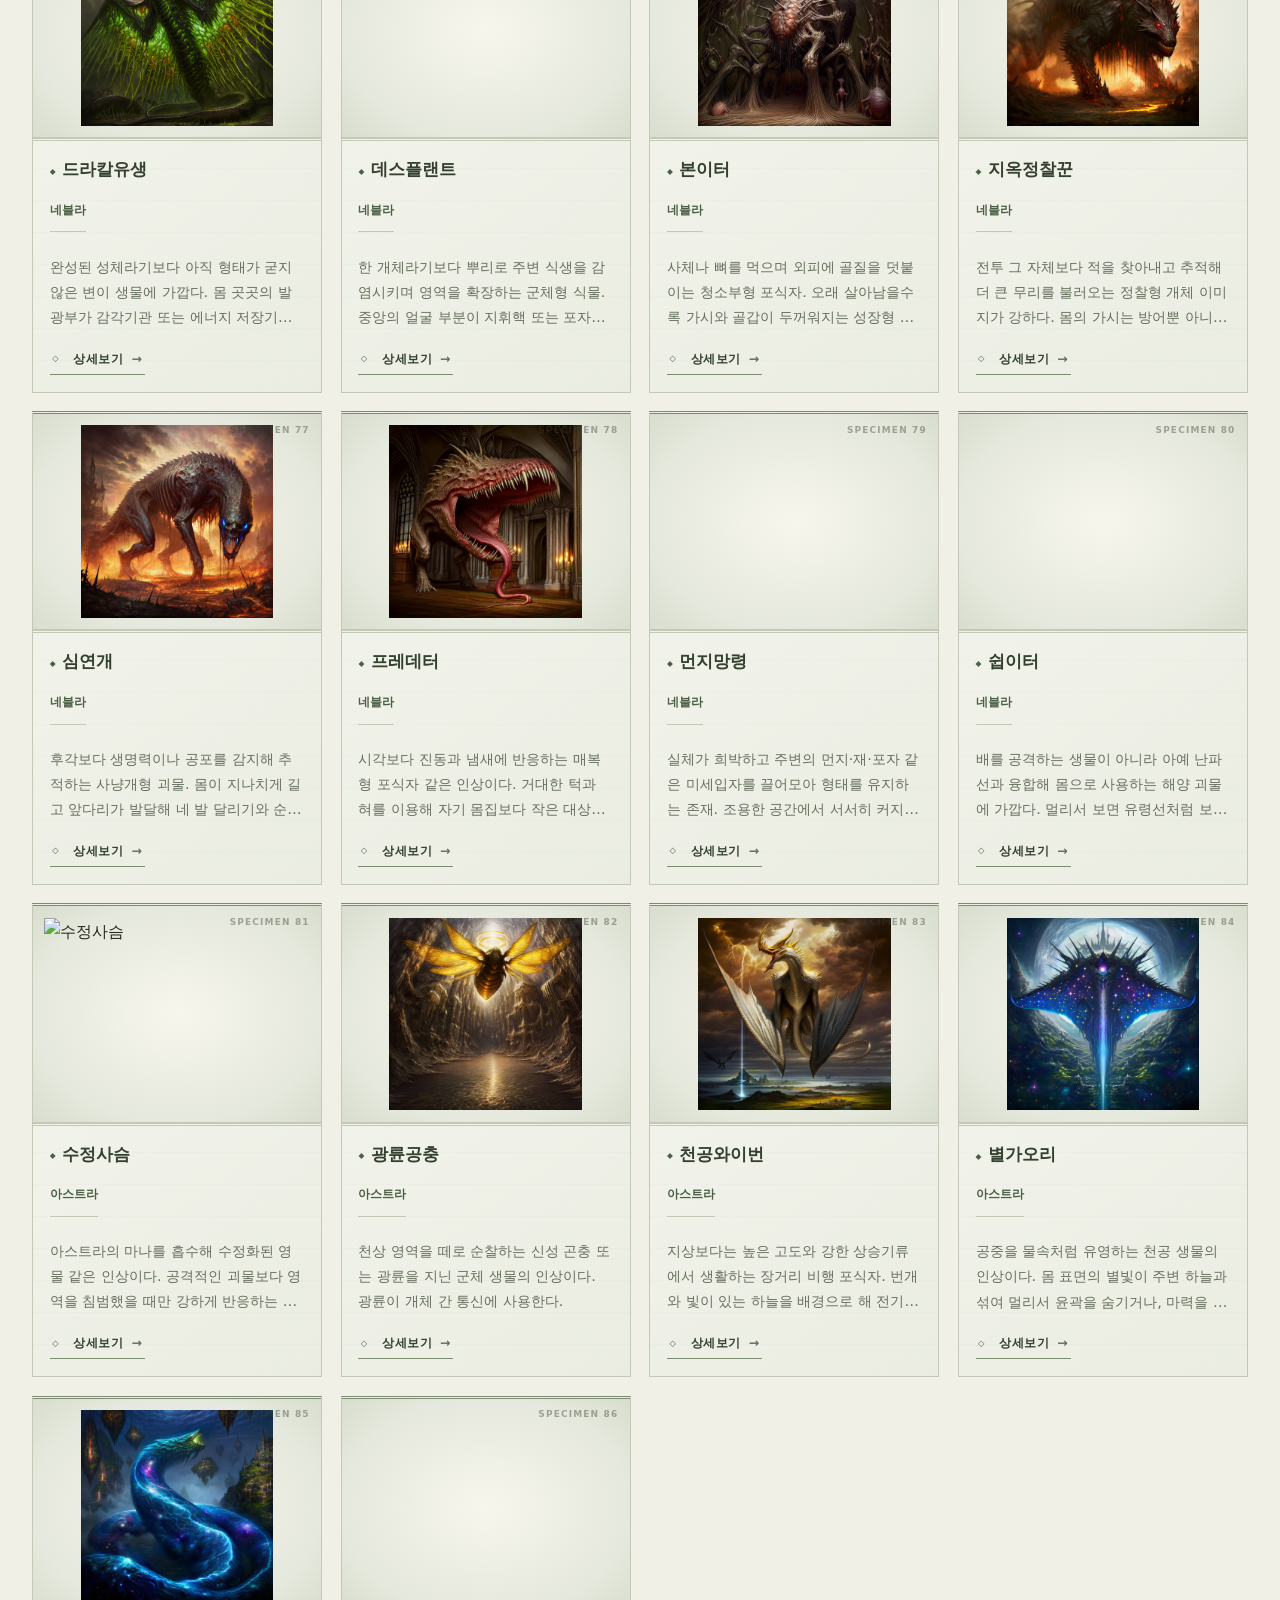
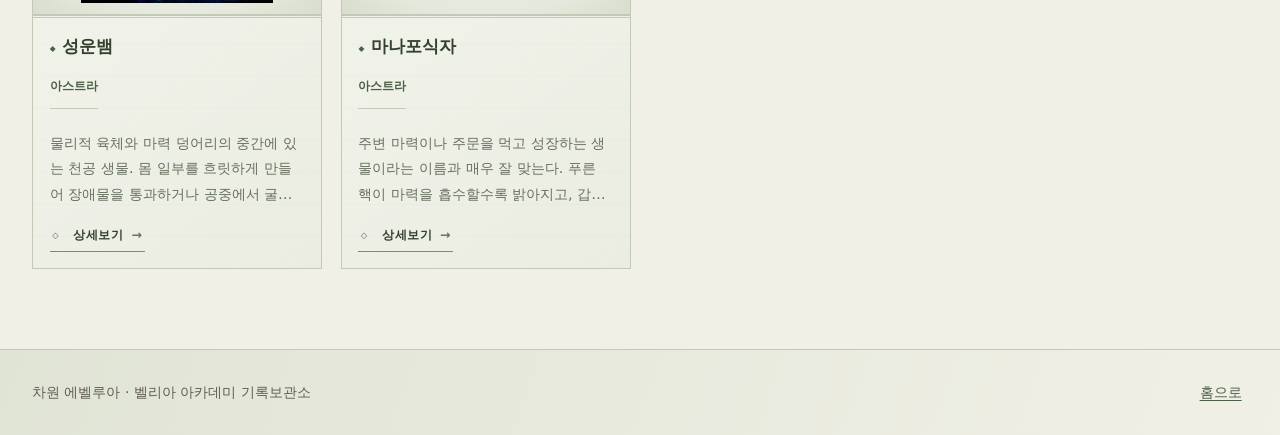
==== commit 3aefdea2: "refactor: 스타일시트 전면교체 완료" ====
--- a/bestiary-Ebellua.html
+++ b/bestiary-Ebellua.html
@@ -47,7 +47,7 @@
     </div>
   </header>
   <main id="main-content" class="container character-page bestiary-page" data-directory="monsters" tabindex="-1">
-    <div class="page-heading"><h1>에벨루아 생물·마물 도감</h1><p>대륙의 생물과 위험 존재를 외형·특징·출몰지역으로 살펴보세요.</p></div>
+    <div class="page-heading"><p class="eyebrow">EBELLUA FIELD GUIDE · 생물 조사 기록</p><h1>에벨루아 생물·마물 도감</h1><p>대륙의 생물과 위험 존재를 외형·특징·출몰지역으로 살펴보세요.</p></div>
     <noscript><p>생물 도감을 보려면 JavaScript를 켜 주세요. 상단 메뉴로 다른 페이지를 이용할 수 있습니다.</p></noscript>
     <form id="character-search" class="directory-controls" hidden aria-label="생물 검색과 필터">
       <label class="search-field" for="name-search">검색<input id="name-search" type="search" placeholder="이름, 분류, 지역, 외형 검색" autocomplete="off"></label>
--- a/css/bestiary-Ebellua.css
+++ b/css/bestiary-Ebellua.css
@@ -1,11 +1,622 @@
 @import url('./characters.css');
-body { --color-background:#f1f0e7; --color-accent:#4b6045; --color-accent-soft:#e0e4d5; --color-border:#c4c9b7; --page-glow:#dce0ce; }
-.field-note { margin-block:1rem; max-width:78ch; padding:.75rem 1rem; border-left:3px solid var(--color-accent); background:var(--color-accent-soft); font-size:.9rem; }
-.bestiary-page .field-card { border-radius:0; background:#e6e9dc; border-top:3px double var(--color-accent); }
-.bestiary-page .character-portrait { aspect-ratio:4/3; background:radial-gradient(ellipse,#f4f4eb,#c5ccb9); object-fit:contain; }
-.bestiary-page .character-card-body { background:repeating-linear-gradient(0deg,transparent,transparent 31px,#66775b0b 32px),#eef0e5; }
-.bestiary-page .character-meta { border-bottom:1px solid var(--color-border); padding-bottom:.5rem; }
-.bestiary-page .modal-copy h3 { font-size:1rem; border-bottom:1px solid var(--color-border); padding-bottom:.4rem; }
-.phase-images { display:grid; gap:1rem; }
-.phase-images figure { margin:0; }
-.phase-images figcaption { font-size:.85rem; margin-top:.4rem; }
+
+/* =========================================================
+   Ebellua Bestiary — Field Guide / Specimen Archive
+   Visual-only overrides. bestiary.js is intentionally untouched.
+   ========================================================= */
+
+body {
+  --color-background: #f1f0e7;
+  --color-accent: #4b6045;
+  --color-accent-soft: #e0e4d5;
+  --color-border: #c4c9b7;
+  --page-glow: #dce0ce;
+
+  --field-ink: #34412f;
+  --field-muted: #66705e;
+  --field-line: #c4c9b7;
+  --field-line-strong: #7d8b72;
+  --field-paper: #eef0e5;
+  --field-wash: rgba(75, 96, 69, .075);
+  --field-danger: #73564b;
+}
+
+/* ─────────────────────────────────────────────
+   Page heading — naturalist field archive
+   ───────────────────────────────────────────── */
+
+.bestiary-page .page-heading {
+  position: relative;
+  overflow: hidden;
+  border: 0;
+  border-block: 3px double var(--field-line-strong);
+  border-radius: 0;
+  box-shadow: none;
+  background:
+    radial-gradient(ellipse at 100% 0, rgba(224,228,213,.92), transparent 56%),
+    linear-gradient(105deg, rgba(238,240,229,.92), transparent 78%);
+  padding-inline: clamp(1rem, 3vw, 1.75rem);
+}
+
+.bestiary-page .page-heading::after {
+  content: "FIELD GUIDE";
+  position: absolute;
+  inset-inline-end: clamp(1rem, 3vw, 2rem);
+  inset-block-start: 50%;
+  transform: translateY(-50%);
+  color: rgba(75,96,69,.16);
+  font-size: clamp(.62rem, 1.1vw, .86rem);
+  font-weight: 900;
+  letter-spacing: .22em;
+  pointer-events: none;
+}
+
+.bestiary-page .page-heading .eyebrow {
+  margin: 0 0 .55rem;
+  color: var(--field-muted);
+  font-size: .67rem;
+  font-weight: 800;
+  letter-spacing: .18em;
+}
+
+.bestiary-page .page-heading h1 {
+  color: var(--field-ink);
+  letter-spacing: -.04em;
+}
+
+/* ─────────────────────────────────────────────
+   Search / filter — field archive retrieval desk
+   ───────────────────────────────────────────── */
+
+.bestiary-page .directory-controls {
+  position: relative;
+  display: grid;
+  gap: 1rem;
+  margin: 2rem 0 2.3rem;
+  padding: 1.15rem 0 1.25rem;
+  border: 0;
+  border-top: 3px double var(--field-line-strong);
+  border-bottom: 1px solid var(--field-line);
+  border-radius: 0;
+  background: transparent;
+  box-shadow: none;
+}
+
+.bestiary-page .directory-controls::before {
+  content: "FIELD INDEX / SEARCH";
+  display: block;
+  color: var(--field-muted);
+  font-size: .61rem;
+  font-weight: 900;
+  letter-spacing: .18em;
+}
+
+.bestiary-page .search-field,
+.bestiary-page .directory-filters label {
+  color: var(--field-muted);
+  font-size: .75rem;
+  font-weight: 800;
+  letter-spacing: .05em;
+}
+
+.bestiary-page .search-field input,
+.bestiary-page .directory-filters select {
+  width: 100%;
+  min-height: 2.8rem;
+  margin-top: .4rem;
+  padding: .58rem .7rem;
+  border: 0;
+  border-bottom: 1px solid var(--field-line-strong);
+  border-radius: 0;
+  color: var(--color-text);
+  background:
+    linear-gradient(180deg, transparent, rgba(75,96,69,.035));
+  box-shadow: none;
+}
+
+.bestiary-page .search-field input:focus,
+.bestiary-page .directory-filters select:focus {
+  border-bottom-color: var(--color-accent);
+  outline-offset: 3px;
+}
+
+.bestiary-page .directory-filters {
+  display: grid;
+  gap: .8rem;
+}
+
+.bestiary-page .directory-controls > .button {
+  justify-self: start;
+  min-height: 2.55rem;
+  padding: .45rem .85rem;
+  border: 1px solid var(--field-line-strong);
+  border-radius: 0;
+  background: transparent;
+  color: var(--field-ink);
+  box-shadow: none;
+  font-size: .78rem;
+  font-weight: 800;
+  letter-spacing: .05em;
+}
+
+.bestiary-page .directory-controls > .button:hover {
+  border-color: var(--color-accent);
+  background: var(--color-accent-soft);
+  box-shadow: none;
+}
+
+/* ─────────────────────────────────────────────
+   Directory title / status
+   ───────────────────────────────────────────── */
+
+.bestiary-page #character-directory {
+  position: relative;
+}
+
+.bestiary-page #directory-heading {
+  display: flex;
+  align-items: baseline;
+  gap: .65rem;
+  margin-bottom: .35rem;
+  color: var(--field-ink);
+  font-size: clamp(1.35rem, 2.1vw, 1.75rem);
+}
+
+.bestiary-page #directory-heading::before {
+  content: "◇";
+  color: var(--color-accent);
+  font-size: .68em;
+}
+
+.bestiary-page #result-count {
+  margin-top: .3rem;
+  color: var(--field-muted);
+  font-size: .84rem;
+  letter-spacing: .03em;
+}
+
+.bestiary-page #empty-result {
+  margin-top: 1rem;
+  padding: 1rem 0 1rem 1rem;
+  border-inline-start: 3px solid var(--color-accent);
+  background: linear-gradient(90deg, var(--field-wash), transparent 80%);
+}
+
+/* ─────────────────────────────────────────────
+   Specimen grid
+   ───────────────────────────────────────────── */
+
+.bestiary-page .character-grid {
+  counter-reset: specimen-record;
+  display: grid;
+  grid-template-columns: 1fr;
+  gap: 1.15rem;
+  margin-top: 1.35rem;
+  align-items: start;
+}
+
+.bestiary-page .field-card {
+  counter-increment: specimen-record;
+  position: relative;
+  min-width: 0;
+  overflow: hidden;
+  border: 1px solid var(--field-line);
+  border-top: 3px double var(--field-line-strong);
+  border-radius: 0;
+  background:
+    linear-gradient(145deg, rgba(255,255,255,.38), rgba(75,96,69,.025)),
+    var(--field-paper);
+  box-shadow: none;
+  transition:
+    transform .16s ease,
+    border-color .16s ease,
+    background-color .16s ease;
+}
+
+.bestiary-page .field-card::before {
+  content: "SPECIMEN " counter(specimen-record, decimal-leading-zero);
+  position: absolute;
+  z-index: 2;
+  inset-inline-end: .72rem;
+  inset-block-start: .55rem;
+  color: rgba(52,65,47,.42);
+  font-size: .56rem;
+  font-weight: 900;
+  letter-spacing: .13em;
+  pointer-events: none;
+}
+
+.bestiary-page .field-card:hover {
+  transform: translateY(-2px);
+  border-color: var(--field-line-strong);
+  background:
+    linear-gradient(145deg, rgba(255,255,255,.56), rgba(75,96,69,.045)),
+    var(--field-paper);
+}
+
+/* Image behaves like a mounted specimen plate, not a character portrait. */
+.bestiary-page .character-portrait {
+  width: 100%;
+  aspect-ratio: 4 / 3;
+  object-fit: contain;
+  padding: .7rem;
+  border: 0;
+  border-bottom: 1px solid var(--field-line);
+  border-radius: 0;
+  background:
+    radial-gradient(ellipse at center, #f7f6ed 0%, #e5e8dc 72%, #d8ddce 100%);
+}
+
+.bestiary-page .character-card-body {
+  display: flex;
+  flex-direction: column;
+  min-height: 14rem;
+  padding: 1rem 1.05rem 1.05rem;
+  background:
+    repeating-linear-gradient(
+      0deg,
+      transparent,
+      transparent 31px,
+      rgba(75,96,69,.035) 32px
+    ),
+    transparent;
+}
+
+.bestiary-page .character-card-body h3 {
+  margin: 0;
+  padding-inline-end: 5.4rem;
+  color: var(--field-ink);
+  font-size: 1.08rem;
+  line-height: 1.45;
+}
+
+.bestiary-page .character-card-body h3::before {
+  content: "◆";
+  margin-inline-end: .4rem;
+  color: var(--color-accent);
+  font-size: .48rem;
+  vertical-align: .15em;
+}
+
+.bestiary-page .character-meta {
+  margin-top: .55rem;
+  padding-bottom: .7rem;
+  border-bottom: 1px solid var(--field-line);
+  color: var(--color-accent);
+  font-size: .76rem;
+  font-weight: 800;
+  line-height: 1.6;
+}
+
+.bestiary-page .character-summary {
+  margin-top: .8rem;
+  color: var(--field-muted);
+  font-size: .9rem;
+  line-height: 1.75;
+}
+
+.bestiary-page .character-card-body > .button {
+  align-self: flex-start;
+  margin-top: auto;
+  padding: .45rem .15rem .3rem;
+  min-height: 2.2rem;
+  border: 0;
+  border-bottom: 1px solid var(--field-line-strong);
+  border-radius: 0;
+  color: var(--field-ink);
+  background: transparent;
+  box-shadow: none;
+  font-size: .78rem;
+  font-weight: 800;
+  letter-spacing: .04em;
+}
+
+.bestiary-page .character-card-body > .button::before {
+  content: "◇";
+  margin-inline-end: .4rem;
+  color: var(--color-accent);
+  font-size: .52rem;
+}
+
+.bestiary-page .character-card-body > .button::after {
+  content: " →";
+  color: var(--field-muted);
+}
+
+.bestiary-page .character-card-body > .button:hover {
+  color: var(--color-accent);
+  border-bottom-color: var(--color-accent);
+  background: transparent;
+}
+
+/* Optional note style retained for any future field-note markup. */
+.bestiary-page .field-note {
+  margin-block: 1rem;
+  max-width: 78ch;
+  padding: .8rem 1rem;
+  border: 0;
+  border-inline-start: 3px solid var(--color-accent);
+  background: linear-gradient(90deg, var(--field-wash), transparent 82%);
+  color: var(--field-muted);
+  font-size: .9rem;
+}
+
+/* ─────────────────────────────────────────────
+   Modal — specimen dossier
+   ───────────────────────────────────────────── */
+
+.bestiary-page .character-modal {
+  width: min(68rem, calc(100% - 2rem));
+  max-height: min(90vh, 60rem);
+  padding: 0;
+  border: 1px solid var(--field-line-strong);
+  border-top: 4px double var(--color-accent);
+  border-radius: 0;
+  color: var(--color-text);
+  background:
+    linear-gradient(145deg, #f7f7ef, #edf0e5);
+  box-shadow: 0 24px 70px rgb(35 42 30 / .30);
+}
+
+.bestiary-page .character-modal::backdrop {
+  background: rgba(25, 31, 22, .68);
+  backdrop-filter: blur(2px);
+}
+
+.bestiary-page .modal-toolbar {
+  position: sticky;
+  z-index: 4;
+  top: 0;
+  display: flex;
+  justify-content: flex-end;
+  padding: .65rem .8rem;
+  border-bottom: 1px solid var(--field-line);
+  background: rgba(244, 246, 236, .94);
+  backdrop-filter: blur(7px);
+}
+
+.bestiary-page .modal-toolbar .button {
+  min-height: 2.3rem;
+  padding: .38rem .7rem;
+  border: 0;
+  border-bottom: 1px solid var(--field-line-strong);
+  border-radius: 0;
+  background: transparent;
+  box-shadow: none;
+  color: var(--field-ink);
+  font-size: .78rem;
+  font-weight: 800;
+}
+
+.bestiary-page .modal-toolbar .button::before {
+  content: "×";
+  margin-inline-end: .35rem;
+  color: var(--color-accent);
+}
+
+.bestiary-page .modal-content {
+  display: grid;
+  gap: 0;
+  align-items: start;
+}
+
+.bestiary-page .modal-content > .character-portrait {
+  width: 100%;
+  height: auto;
+  max-height: 45rem;
+  aspect-ratio: 4 / 3;
+  object-fit: contain;
+  padding: 1rem;
+  border: 0;
+  border-bottom: 1px solid var(--field-line);
+  background:
+    radial-gradient(ellipse at center, #f8f7ee 0%, #e4e8da 72%, #d4dacb 100%);
+}
+
+.bestiary-page .modal-copy {
+  position: relative;
+  min-width: 0;
+  padding: clamp(1.25rem, 3vw, 2.25rem);
+}
+
+.bestiary-page .modal-copy::before {
+  content: "SPECIMEN DOSSIER";
+  display: block;
+  margin-bottom: .55rem;
+  color: var(--field-muted);
+  font-size: .6rem;
+  font-weight: 900;
+  letter-spacing: .18em;
+}
+
+.bestiary-page .modal-copy h2 {
+  margin: 0 0 1.25rem;
+  padding-bottom: .85rem;
+  border-bottom: 3px double var(--field-line-strong);
+  color: var(--field-ink);
+  font-size: clamp(1.55rem, 3vw, 2.25rem);
+  letter-spacing: -.035em;
+}
+
+.bestiary-page .modal-copy h2::before {
+  content: "◆";
+  margin-inline-end: .55rem;
+  color: var(--color-accent);
+  font-size: .48em;
+  vertical-align: .12em;
+}
+
+.bestiary-page .modal-facts {
+  display: grid;
+  grid-template-columns: minmax(5.2rem, auto) minmax(0, 1fr);
+  gap: 0;
+  margin: 0 0 1.35rem;
+  border-top: 1px solid var(--field-line);
+}
+
+.bestiary-page .modal-facts dt,
+.bestiary-page .modal-facts dd {
+  margin: 0;
+  padding: .6rem .4rem;
+  border-bottom: 1px solid var(--field-line);
+}
+
+.bestiary-page .modal-facts dt {
+  color: var(--field-muted);
+  font-size: .75rem;
+  font-weight: 800;
+  letter-spacing: .04em;
+}
+
+.bestiary-page .modal-facts dd {
+  color: var(--color-text);
+  line-height: 1.65;
+}
+
+/* The JS appends h3 + p pairs for appearance/traits/damage/attack pattern. */
+.bestiary-page .modal-copy h3 {
+  display: flex;
+  align-items: center;
+  gap: .5rem;
+  margin: 1.35rem 0 0;
+  padding: 0 0 .45rem;
+  border-bottom: 1px solid var(--field-line);
+  color: var(--field-ink);
+  font-size: .94rem;
+  letter-spacing: .01em;
+}
+
+.bestiary-page .modal-copy h3::before {
+  content: "◇";
+  color: var(--color-accent);
+  font-size: .55rem;
+}
+
+.bestiary-page .modal-copy h3 + p {
+  margin-top: .7rem;
+  color: var(--color-text);
+  line-height: 1.9;
+}
+
+/* Slightly stronger warning feel for the damage section, without JS changes. */
+.bestiary-page .modal-copy h3:nth-of-type(4) {
+  color: var(--field-danger);
+}
+
+.bestiary-page .phase-images {
+  display: grid;
+  gap: 1rem;
+  margin-top: .85rem;
+}
+
+.bestiary-page .phase-images figure {
+  margin: 0;
+  padding: .75rem;
+  border: 1px solid var(--field-line);
+  border-top: 3px double var(--field-line-strong);
+  background: rgba(255,255,255,.36);
+}
+
+.bestiary-page .phase-images .character-portrait {
+  aspect-ratio: 4 / 3;
+  padding: .35rem;
+  border: 0;
+  background:
+    radial-gradient(ellipse at center, #f7f6ed, #dfe4d6);
+}
+
+.bestiary-page .phase-images figcaption {
+  margin-top: .55rem;
+  color: var(--field-muted);
+  font-size: .78rem;
+  font-weight: 800;
+  letter-spacing: .08em;
+  text-align: center;
+}
+
+/* ─────────────────────────────────────────────
+   Responsive
+   ───────────────────────────────────────────── */
+
+@media (min-width: 560px) {
+  .bestiary-page .directory-controls {
+    grid-template-columns: minmax(14rem, 1.4fr) minmax(14rem, 1.25fr) auto;
+    align-items: end;
+  }
+
+  .bestiary-page .directory-controls::before {
+    grid-column: 1 / -1;
+  }
+
+  .bestiary-page .directory-filters {
+    grid-template-columns: repeat(2, minmax(9rem, 1fr));
+  }
+
+  .bestiary-page .character-grid {
+    grid-template-columns: repeat(2, minmax(0, 1fr));
+  }
+}
+
+@media (min-width: 900px) {
+  .bestiary-page .character-grid {
+    grid-template-columns: repeat(3, minmax(0, 1fr));
+  }
+
+  .bestiary-page .modal-content {
+    grid-template-columns: minmax(20rem, .95fr) minmax(0, 1.3fr);
+  }
+
+  .bestiary-page .modal-content > .character-portrait {
+    position: sticky;
+    top: 3.65rem;
+    border-right: 1px solid var(--field-line);
+    border-bottom: 0;
+  }
+
+  .bestiary-page .phase-images {
+    grid-template-columns: repeat(2, minmax(0, 1fr));
+  }
+}
+
+@media (min-width: 1200px) {
+  .bestiary-page .character-grid {
+    grid-template-columns: repeat(4, minmax(0, 1fr));
+  }
+}
+
+@media (max-width: 559px) {
+  .bestiary-page .page-heading::after {
+    display: none;
+  }
+
+  .bestiary-page .page-heading {
+    padding-inline: 1rem;
+  }
+
+  .bestiary-page .directory-controls {
+    gap: .85rem;
+  }
+
+  .bestiary-page .directory-filters {
+    grid-template-columns: 1fr;
+  }
+
+  .bestiary-page .character-card-body {
+    min-height: 0;
+  }
+
+  .bestiary-page .character-modal {
+    width: calc(100% - 1rem);
+    max-height: 92vh;
+  }
+
+  .bestiary-page .modal-facts {
+    grid-template-columns: 4.7rem minmax(0, 1fr);
+  }
+}
+
+@media (prefers-reduced-motion: reduce) {
+  .bestiary-page .field-card {
+    transition: none;
+  }
+}
